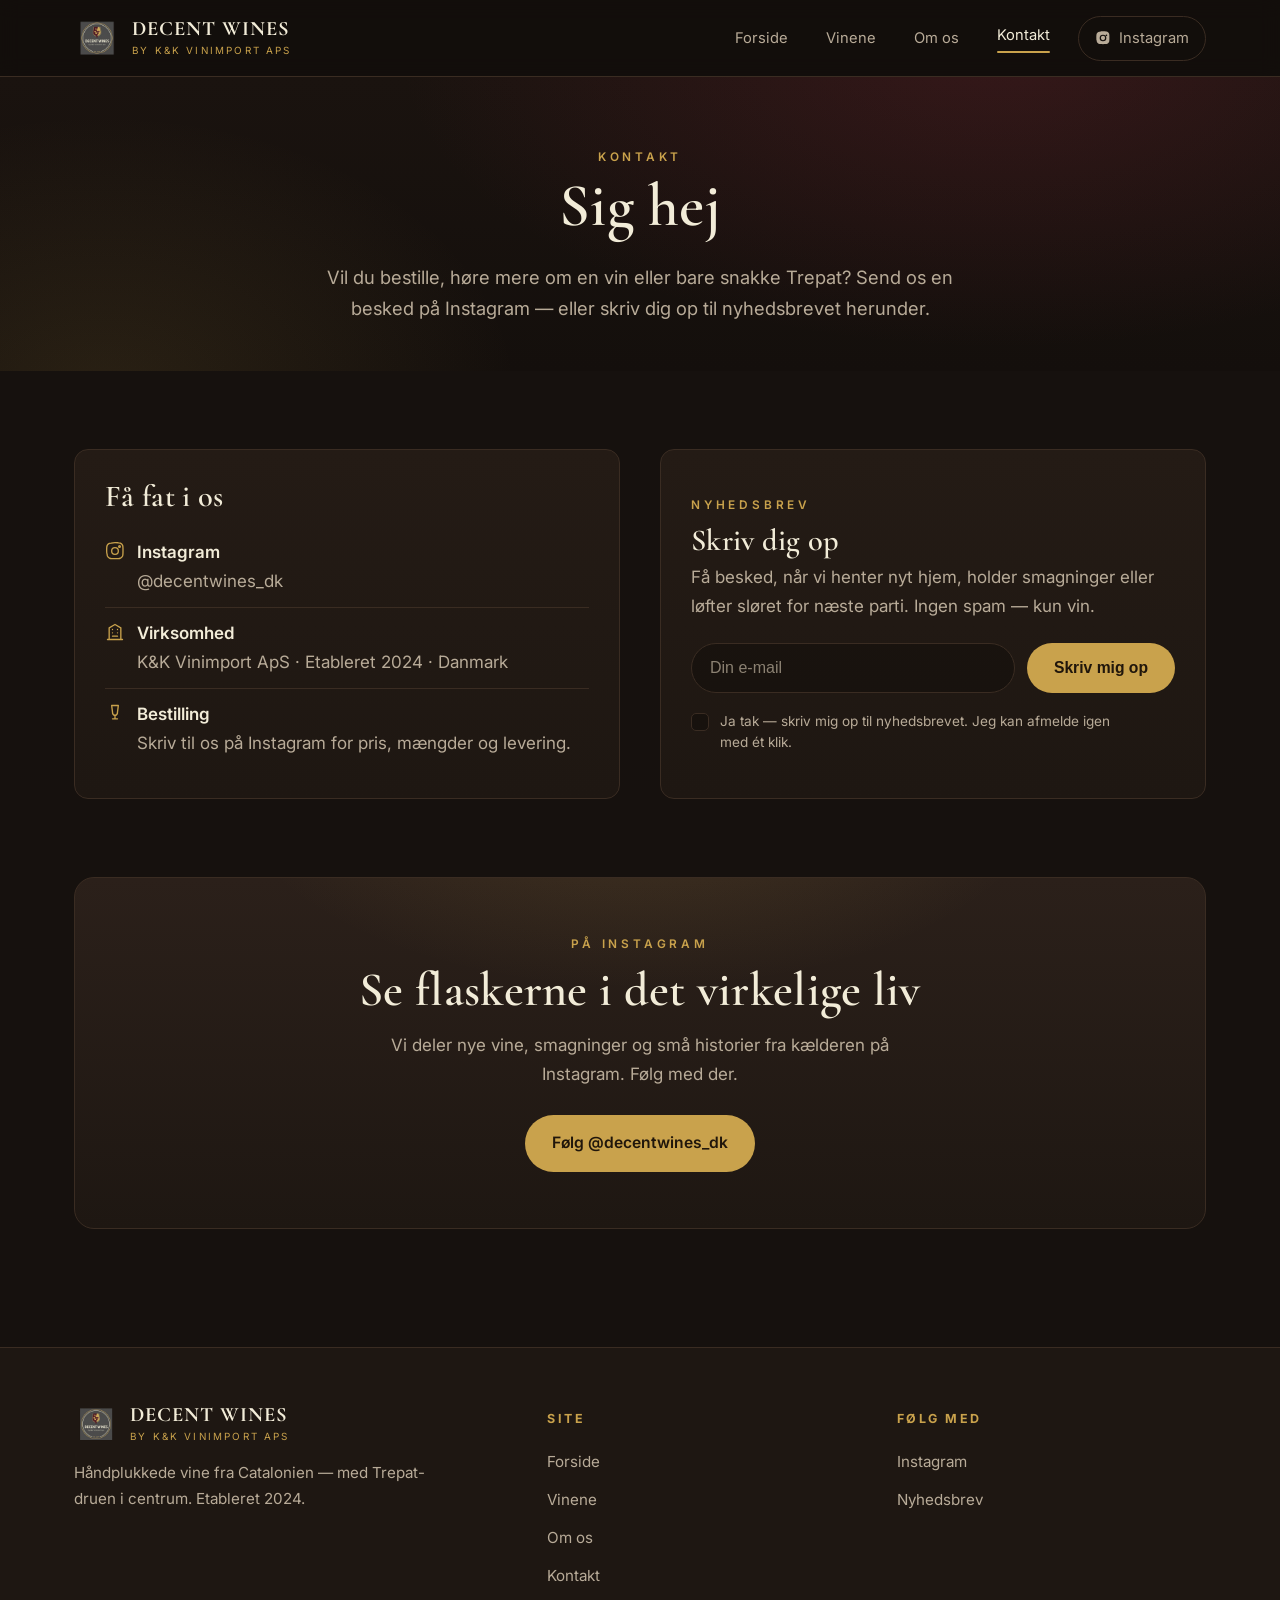
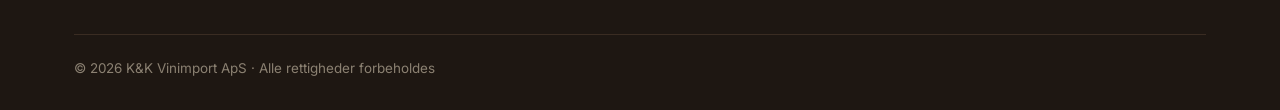
==== kontakt.html @ 4c5910e4 "Fjern e-mailadressen; Instagram er kontaktvejen" ====
<!DOCTYPE html>
<html lang="da">
<head>
<meta charset="UTF-8">
<meta name="viewport" content="width=device-width, initial-scale=1">
<title>Kontakt & nyhedsbrev — Decent Wines</title>
<meta name="description" content="Kontakt K&amp;K Vinimport ApS, skriv dig op til nyhedsbrevet, eller følg Decent Wines på Instagram.">
<link rel="preconnect" href="https://fonts.googleapis.com">
<link rel="preconnect" href="https://fonts.gstatic.com" crossorigin>
<link href="https://fonts.googleapis.com/css2?family=Cormorant+Garamond:ital,wght@0,500;0,600;1,500;1,600&family=Inter:wght@400;500;600&display=swap" rel="stylesheet">
<link rel="stylesheet" href="assets/styles.css">
</head>
<body>

<header class="site-header">
  <nav class="nav">
    <a class="brand" href="index.html">
      <img src="assets/img/logo.png" alt="Decent Wines logo">
      <span class="brand-txt"><strong>DECENT WINES</strong><small>by K&amp;K Vinimport ApS</small></span>
    </a>
    <button class="burger" aria-label="Åbn menu"><svg viewBox="0 0 24 24"><path d="M3 6h18M3 12h18M3 18h18" stroke-linecap="round"/></svg></button>
    <div class="nav-links">
      <a href="index.html">Forside</a>
      <a href="vine.html">Vinene</a>
      <a href="om-os.html">Om os</a>
      <a href="kontakt.html" class="active">Kontakt</a>
      <a class="ig-btn" href="https://www.instagram.com/decentwines_dk/" target="_blank" rel="noopener">
        <svg viewBox="0 0 24 24"><path d="M12 2c2.7 0 3 0 4.1.1 1 0 1.7.2 2.3.4.6.3 1.1.6 1.6 1.1s.8 1 1.1 1.6c.2.6.4 1.3.4 2.3.1 1.1.1 1.4.1 4.1s0 3-.1 4.1c0 1-.2 1.7-.4 2.3-.3.6-.6 1.1-1.1 1.6s-1 .8-1.6 1.1c-.6.2-1.3.4-2.3.4-1.1.1-1.4.1-4.1.1s-3 0-4.1-.1c-1 0-1.7-.2-2.3-.4-.6-.3-1.1-.6-1.6-1.1s-.8-1-1.1-1.6c-.2-.6-.4-1.3-.4-2.3C2 15 2 14.7 2 12s0-3 .1-4.1c0-1 .2-1.7.4-2.3.3-.6.6-1.1 1.1-1.6s1-.8 1.6-1.1c.6-.2 1.3-.4 2.3-.4C9 2 9.3 2 12 2Zm0 5a5 5 0 100 10 5 5 0 000-10Zm0 8.2a3.2 3.2 0 110-6.4 3.2 3.2 0 010 6.4Zm5.2-8.4a1.2 1.2 0 100 2.4 1.2 1.2 0 000-2.4Z"/></svg>
        Instagram
      </a>
    </div>
  </nav>
</header>

<!-- PAGE HEAD -->
<section class="hero" style="padding:70px 0 46px">
  <div class="hero-inner">
    <div class="eyebrow">Kontakt</div>
    <h1 style="font-size:clamp(2.4rem,5vw,3.8rem)">Sig hej</h1>
    <p>Vil du bestille, høre mere om en vin eller bare snakke Trepat? Send os en besked på Instagram — eller skriv dig op til nyhedsbrevet herunder.</p>
  </div>
</section>

<!-- CONTACT + NEWSLETTER -->
<section>
  <div class="wrap contact-grid">

    <!-- info -->
    <div class="info-card">
      <h3>Få fat i os</h3>
      <div class="info-line">
        <svg viewBox="0 0 24 24" fill="none" stroke="currentColor" stroke-width="1.6"><path d="M12 2c2.7 0 3 0 4.1.1 1 0 1.7.2 2.3.4.6.3 1.1.6 1.6 1.1s.8 1 1.1 1.6c.2.6.4 1.3.4 2.3.1 1.1.1 1.4.1 4.1s0 3-.1 4.1c0 1-.2 1.7-.4 2.3-.3.6-.6 1.1-1.1 1.6s-1 .8-1.6 1.1c-.6.2-1.3.4-2.3.4-1.1.1-1.4.1-4.1.1s-3 0-4.1-.1c-1 0-1.7-.2-2.3-.4-.6-.3-1.1-.6-1.6-1.1s-.8-1-1.1-1.6c-.2-.6-.4-1.3-.4-2.3C2 15 2 14.7 2 12s0-3 .1-4.1c0-1 .2-1.7.4-2.3.3-.6.6-1.1 1.1-1.6s1-.8 1.6-1.1c.6-.2 1.3-.4 2.3-.4C9 2 9.3 2 12 2Z" stroke-linejoin="round"/><circle cx="12" cy="12" r="4"/><circle cx="17.4" cy="6.6" r="1"/></svg>
        <span><b>Instagram</b><a href="https://www.instagram.com/decentwines_dk/" target="_blank" rel="noopener">@decentwines_dk</a></span>
      </div>
      <div class="info-line">
        <svg viewBox="0 0 24 24" fill="none" stroke="currentColor" stroke-width="1.6"><path d="M3 21h18M5 21V7l7-4 7 4v14M9 9h.01M15 9h.01M9 13h.01M15 13h.01M9 17h6" stroke-linecap="round" stroke-linejoin="round"/></svg>
        <span><b>Virksomhed</b>K&amp;K Vinimport ApS · Etableret 2024 · Danmark</span>
      </div>
      <div class="info-line">
        <svg viewBox="0 0 24 24" fill="none" stroke="currentColor" stroke-width="1.6"><path d="M8 3h8l-1 8a4 4 0 01-3 4v4m-3 0h6M8 3l1 8a4 4 0 003 4" stroke-linecap="round" stroke-linejoin="round"/></svg>
        <span><b>Bestilling</b>Skriv til os på Instagram for pris, mængder og levering.</span>
      </div>
    </div>

    <!-- newsletter -->
    <div class="info-card" id="nyhedsbrev" style="scroll-margin-top:90px;display:flex;flex-direction:column;justify-content:center">
      <div class="eyebrow">Nyhedsbrev</div>
      <h3 style="margin:.3em 0 .2em">Skriv dig op</h3>
      <p class="muted" style="margin:0 0 22px">Få besked, når vi henter nyt hjem, holder smagninger eller løfter sløret for næste parti. Ingen spam — kun vin.</p>
      <form class="news-form" style="max-width:none" action="https://62e904bf.sibforms.com/serve/[base64]" method="POST">
        <input type="email" name="EMAIL" placeholder="Din e-mail" aria-label="E-mail" required>
        <button class="btn btn-primary" type="submit">Skriv mig op</button>
        <label class="news-consent">
          <input type="checkbox" name="OPT_IN" value="1" required>
          <span>Ja tak — skriv mig op til nyhedsbrevet. Jeg kan afmelde igen med ét klik.</span>
        </label>
        <input class="hp" type="text" name="email_address_check" value="" tabindex="-1" autocomplete="off" aria-hidden="true">
        <input type="hidden" name="locale" value="da">
      </form>
      <div class="form-ok" role="status"></div>
    </div>

  </div>
</section>

<!-- IG CTA -->
<section style="padding-top:0">
  <div class="wrap">
    <div class="news" style="max-width:none">
      <div class="eyebrow">På Instagram</div>
      <h2>Se flaskerne i det virkelige liv</h2>
      <p>Vi deler nye vine, smagninger og små historier fra kælderen på Instagram. Følg med der.</p>
      <a class="btn btn-primary" href="https://www.instagram.com/decentwines_dk/" target="_blank" rel="noopener">
        Følg @decentwines_dk
      </a>
    </div>
  </div>
</section>

<!-- FOOTER -->
<footer class="site-footer">
  <div class="wrap">
    <div class="foot-grid">
      <div class="foot-brand">
        <a class="brand" href="index.html">
          <img src="assets/img/logo.png" alt="Decent Wines" style="width:44px;height:44px">
          <span class="brand-txt"><strong>DECENT WINES</strong><small>by K&amp;K Vinimport ApS</small></span>
        </a>
        <p>Håndplukkede vine fra Catalonien — med Trepat-druen i centrum. Etableret 2024.</p>
      </div>
      <div class="foot-col">
        <h4>Site</h4>
        <a href="index.html">Forside</a>
        <a href="vine.html">Vinene</a>
        <a href="om-os.html">Om os</a>
        <a href="kontakt.html">Kontakt</a>
      </div>
      <div class="foot-col">
        <h4>Følg med</h4>
        <a href="https://www.instagram.com/decentwines_dk/" target="_blank" rel="noopener">Instagram</a>
        <a href="kontakt.html#nyhedsbrev">Nyhedsbrev</a>
      </div>
    </div>
    <div class="foot-bottom">
      <span>© 2026 K&amp;K Vinimport ApS · Alle rettigheder forbeholdes</span>
    </div>
  </div>
</footer>

<script src="assets/main.js"></script>
</body>
</html>
---- assets/styles.css ----
/* ===========================================================
   Decent Wines — by K&K Vinimport ApS
   Demo site · mørk & elegant
   =========================================================== */

:root{
  --bg:        #16110e;
  --bg-2:      #1e1712;
  --panel:     #241b15;
  --panel-2:   #2b201a;
  --line:      #3a2c22;
  --gold:      #c9a24c;
  --gold-soft: #ddc07a;
  --cream:     #f2ecd8;
  --muted:     #b8ab98;
  --wine:      #7c2434;
  --wine-soft: #a4384a;
  --shadow:    0 24px 60px -28px rgba(0,0,0,.75);
  --radius:    14px;
  --maxw:      1180px;
  --ease:      cubic-bezier(.22,.61,.36,1);
}

*{box-sizing:border-box}
html{scroll-behavior:smooth}
body{
  margin:0;
  background:var(--bg);
  color:var(--cream);
  font-family:"Inter",-apple-system,BlinkMacSystemFont,"Segoe UI",Roboto,sans-serif;
  font-size:17px;
  line-height:1.7;
  -webkit-font-smoothing:antialiased;
  text-rendering:optimizeLegibility;
}
img{max-width:100%;display:block}
a{color:inherit;text-decoration:none}

h1,h2,h3,.serif{
  font-family:"Cormorant Garamond",Georgia,"Times New Roman",serif;
  font-weight:600;
  line-height:1.1;
  letter-spacing:.3px;
}
h1{font-size:clamp(2.6rem,6vw,4.6rem)}
h2{font-size:clamp(2rem,4vw,3rem)}
h3{font-size:clamp(1.4rem,2.4vw,1.9rem)}

.wrap{max-width:var(--maxw);margin:0 auto;padding:0 24px}
.eyebrow{
  font-family:"Inter",sans-serif;
  text-transform:uppercase;
  letter-spacing:.32em;
  font-size:.74rem;
  font-weight:600;
  color:var(--gold);
}
.lede{font-size:1.12rem;color:var(--muted);max-width:60ch}
.center{text-align:center}
.muted{color:var(--muted)}

/* ---- decorative rule ---- */
.rule{display:flex;align-items:center;justify-content:center;gap:14px;margin:0 auto}
.rule::before,.rule::after{content:"";height:1px;width:60px;background:linear-gradient(90deg,transparent,var(--gold))}
.rule::after{background:linear-gradient(90deg,var(--gold),transparent)}
.rule span{color:var(--gold);font-size:.9rem}

/* =================== HEADER =================== */
.site-header{
  position:sticky;top:0;z-index:50;
  background:rgba(18,14,11,.82);
  backdrop-filter:saturate(140%) blur(10px);
  border-bottom:1px solid var(--line);
}
.nav{display:flex;align-items:center;justify-content:space-between;gap:20px;padding:14px 24px;max-width:var(--maxw);margin:0 auto}
.brand{display:flex;align-items:center;gap:12px}
.brand img{width:46px;height:46px}
.brand-txt{line-height:1.05}
.brand-txt strong{font-family:"Cormorant Garamond",serif;font-size:1.28rem;letter-spacing:1px;color:var(--cream);display:block}
.brand-txt small{font-size:.62rem;letter-spacing:.22em;text-transform:uppercase;color:var(--gold)}
.nav-links{display:flex;align-items:center;gap:6px}
.nav-links a{
  padding:9px 16px;border-radius:999px;font-size:.92rem;color:var(--muted);
  transition:color .25s var(--ease),background .25s var(--ease);
}
.nav-links a:hover{color:var(--cream)}
.nav-links a.active{color:var(--cream)}
.nav-links a.active::after{content:"";display:block;height:2px;margin-top:3px;background:var(--gold);border-radius:2px}
.ig-btn{
  display:inline-flex;align-items:center;gap:8px;margin-left:6px;
  padding:9px 16px;border:1px solid var(--line);border-radius:999px;
  color:var(--cream);font-size:.9rem;transition:.25s var(--ease);
}
.ig-btn:hover{border-color:var(--gold);color:var(--gold-soft)}
.ig-btn svg{width:16px;height:16px;fill:currentColor}
.burger{display:none;background:none;border:0;color:var(--cream);cursor:pointer;padding:8px}
.burger svg{width:26px;height:26px;stroke:currentColor;fill:none;stroke-width:2}

/* =================== HERO =================== */
.hero{
  position:relative;overflow:hidden;
  padding:96px 0 88px;
  background:
    radial-gradient(1000px 500px at 78% -10%,rgba(124,36,52,.28),transparent 60%),
    radial-gradient(760px 520px at 8% 110%,rgba(201,162,76,.12),transparent 55%),
    linear-gradient(180deg,#1a130f,#140f0c);
}
.hero-inner{max-width:var(--maxw);margin:0 auto;padding:0 24px;text-align:center}
.hero .badge{width:112px;height:112px;margin:0 auto 26px;filter:drop-shadow(0 12px 30px rgba(0,0,0,.5))}
.hero h1{margin:.1em 0 .2em}
.hero .accent{color:var(--gold-soft);font-style:italic}
.hero p{margin:22px auto 0;max-width:56ch;color:var(--muted);font-size:1.15rem}
.hero .cta-row{display:flex;gap:14px;justify-content:center;flex-wrap:wrap;margin-top:34px}

.btn{
  display:inline-flex;align-items:center;gap:9px;cursor:pointer;
  padding:14px 26px;border-radius:999px;font-size:.98rem;font-weight:600;
  border:1px solid transparent;transition:.28s var(--ease);white-space:nowrap;
}
.btn-primary{background:var(--gold);color:#20160b}
.btn-primary:hover{background:var(--gold-soft);transform:translateY(-2px)}
.btn-ghost{border-color:var(--line);color:var(--cream)}
.btn-ghost:hover{border-color:var(--gold);color:var(--gold-soft)}

/* =================== SECTION =================== */
section{padding:78px 0}
.section-head{text-align:center;max-width:64ch;margin:0 auto 48px}
.section-head h2{margin:.35em 0 .3em}
.section-head p{color:var(--muted)}

/* =================== FEATURE STRIP =================== */
.pillars{display:grid;grid-template-columns:repeat(3,1fr);gap:22px}
.pillar{
  background:linear-gradient(180deg,var(--panel),var(--bg-2));
  border:1px solid var(--line);border-radius:var(--radius);padding:30px 26px;
}
.pillar .ico{width:40px;height:40px;color:var(--gold);margin-bottom:14px}
.pillar h3{font-size:1.35rem;margin:0 0 8px}
.pillar p{color:var(--muted);font-size:.98rem;margin:0}

/* =================== WINE CARDS =================== */
.wine-grid{display:grid;grid-template-columns:repeat(3,1fr);gap:26px}
.wine-card{
  background:linear-gradient(180deg,var(--panel),var(--bg-2));
  border:1px solid var(--line);border-radius:var(--radius);overflow:hidden;
  display:flex;flex-direction:column;box-shadow:var(--shadow);
  transition:transform .3s var(--ease),border-color .3s var(--ease);
}
.wine-card:hover{transform:translateY(-6px);border-color:rgba(201,162,76,.5)}
.wine-photo{aspect-ratio:4/5;overflow:hidden;background:#0d0a08}
.wine-photo img{width:100%;height:100%;object-fit:cover;transition:transform .6s var(--ease)}
.wine-card:hover .wine-photo img{transform:scale(1.05)}
.wine-body{padding:24px;display:flex;flex-direction:column;gap:12px;flex:1}
.wine-type{font-size:.72rem;letter-spacing:.2em;text-transform:uppercase;color:var(--gold)}
.wine-name{font-family:"Cormorant Garamond",serif;font-size:1.7rem;line-height:1.1;margin:0}
.wine-name small{display:block;font-size:.95rem;color:var(--muted);font-family:"Inter",sans-serif;letter-spacing:.02em;margin-top:4px}
.wine-desc{color:var(--muted);font-size:.96rem;margin:0}
.notes{display:flex;flex-wrap:wrap;gap:7px;margin-top:2px}
.note{font-size:.76rem;padding:5px 11px;border:1px solid var(--line);border-radius:999px;color:var(--cream);background:rgba(255,255,255,.02)}
.wine-foot{margin-top:auto;padding-top:16px;border-top:1px solid var(--line);display:flex;align-items:center;justify-content:space-between;gap:12px}
.price{font-family:"Cormorant Garamond",serif;font-size:1.5rem;color:var(--gold-soft)}
.price small{font-size:.8rem;color:var(--muted);font-family:"Inter",sans-serif}

/* meta table on wine detail */
.spec{display:grid;grid-template-columns:auto 1fr;gap:8px 20px;font-size:.95rem}
.spec dt{color:var(--gold);letter-spacing:.04em}
.spec dd{margin:0;color:var(--cream)}

/* =================== SPLIT / ABOUT =================== */
.split{display:grid;grid-template-columns:1.05fr .95fr;gap:56px;align-items:center}
.split img{border-radius:var(--radius);border:1px solid var(--line);box-shadow:var(--shadow)}
.split h2{margin-top:.2em}
.split p{color:var(--muted)}
.stat-row{display:flex;gap:34px;margin-top:26px;flex-wrap:wrap}
.stat b{font-family:"Cormorant Garamond",serif;font-size:2.2rem;color:var(--gold-soft);display:block;line-height:1}
.stat span{font-size:.82rem;color:var(--muted);text-transform:uppercase;letter-spacing:.14em}

/* =================== NEWSLETTER =================== */
.news{
  background:
    radial-gradient(700px 360px at 50% -30%,rgba(201,162,76,.16),transparent 60%),
    linear-gradient(180deg,var(--panel-2),var(--bg-2));
  border:1px solid var(--line);border-radius:20px;
  padding:56px 40px;text-align:center;max-width:820px;margin:0 auto;
}
.news h2{margin:.2em 0 .3em}
.news p{color:var(--muted);max-width:52ch;margin:0 auto 26px}
.news-form{display:flex;gap:12px;max-width:520px;margin:0 auto;flex-wrap:wrap}
.news-form input[type="email"]{
  flex:1;min-width:220px;padding:15px 18px;border-radius:999px;
  border:1px solid var(--line);background:rgba(0,0,0,.25);color:var(--cream);
  font-size:1rem;outline:none;transition:border-color .25s var(--ease);
}
.news-form input[type="email"]:focus{border-color:var(--gold)}
.news-form input[type="email"]::placeholder{color:#8b8172}
.news-form button[disabled]{opacity:.6;cursor:default;transform:none}

/* samtykke (GDPR) — påkrævet af Brevo */
.news-consent{
  flex:0 0 100%;display:flex;gap:11px;align-items:flex-start;
  text-align:left;font-size:.85rem;line-height:1.55;color:var(--muted);
  cursor:pointer;margin-top:6px;
}
.news-consent span{max-width:46ch}
.news-consent input[type="checkbox"]{
  appearance:none;-webkit-appearance:none;position:relative;
  flex:0 0 auto;width:18px;height:18px;margin:2px 0 0;border-radius:5px;
  border:1px solid var(--line);background:rgba(0,0,0,.25);
  cursor:pointer;transition:background .2s var(--ease),border-color .2s var(--ease);
}
.news-consent input[type="checkbox"]:hover{border-color:var(--gold)}
.news-consent input[type="checkbox"]:checked{background:var(--gold);border-color:var(--gold)}
.news-consent input[type="checkbox"]:checked::after{
  content:"";position:absolute;left:5px;top:1px;width:5px;height:10px;
  border:solid #20160b;border-width:0 2px 2px 0;transform:rotate(45deg);
}
.news-consent input[type="checkbox"]:focus-visible{outline:2px solid var(--gold-soft);outline-offset:2px}

/* honeypot — usynlig fælde for spambots, må aldrig udfyldes */
.news-form .hp{position:absolute!important;left:-9999px!important;width:1px!important;height:1px!important;opacity:0!important;pointer-events:none}
.news-note{font-size:.8rem;color:var(--muted);margin-top:16px}
.form-ok{
  display:none;margin-top:20px;padding:14px 18px;border-radius:12px;
  background:rgba(201,162,76,.12);border:1px solid var(--gold);color:var(--gold-soft);
  font-size:.98rem;
}
.form-ok.show{display:block;animation:pop .4s var(--ease)}
.form-ok.error{background:rgba(124,36,52,.18);border-color:var(--wine-soft);color:#e9b7bf}
@keyframes pop{from{opacity:0;transform:translateY(6px)}to{opacity:1;transform:none}}

/* =================== CONTACT =================== */
.contact-grid{display:grid;grid-template-columns:1fr 1fr;gap:40px}
.info-card{background:linear-gradient(180deg,var(--panel),var(--bg-2));border:1px solid var(--line);border-radius:var(--radius);padding:30px}
.info-card h3{margin:0 0 14px}
.info-line{display:flex;gap:12px;align-items:flex-start;padding:11px 0;border-bottom:1px solid var(--line);color:var(--muted)}
.info-line:last-child{border-bottom:0}
.info-line svg{width:20px;height:20px;color:var(--gold);flex:none;margin-top:3px}
.info-line b{color:var(--cream);font-weight:600;display:block}

/* =================== FOOTER =================== */
.site-footer{border-top:1px solid var(--line);background:var(--bg-2);padding:54px 0 30px;margin-top:40px}
.foot-grid{display:grid;grid-template-columns:1.4fr 1fr 1fr;gap:40px}
.foot-brand p{color:var(--muted);font-size:.95rem;max-width:38ch;margin:14px 0 0}
.foot-col h4{font-size:.78rem;letter-spacing:.2em;text-transform:uppercase;color:var(--gold);margin:6px 0 14px}
.foot-col a{display:block;color:var(--muted);padding:6px 0;font-size:.95rem;transition:color .2s var(--ease)}
.foot-col a:hover{color:var(--cream)}
.foot-bottom{margin-top:40px;padding-top:22px;border-top:1px solid var(--line);display:flex;justify-content:space-between;gap:16px;flex-wrap:wrap;color:#8b8172;font-size:.84rem}
.demo-flag{background:rgba(124,36,52,.25);border:1px solid var(--wine-soft);color:#eab9c0;padding:3px 10px;border-radius:999px;font-size:.74rem}

/* =================== RESPONSIVE =================== */
@media(max-width:900px){
  .pillars,.wine-grid{grid-template-columns:1fr 1fr}
  .split{grid-template-columns:1fr;gap:32px}
  .split .split-img{order:-1}
  .contact-grid{grid-template-columns:1fr}
  .foot-grid{grid-template-columns:1fr 1fr}
}
@media(max-width:640px){
  body{font-size:16px}
  .pillars,.wine-grid,.foot-grid{grid-template-columns:1fr}
  .nav-links{
    position:fixed;inset:64px 0 auto 0;flex-direction:column;align-items:stretch;
    gap:0;background:var(--bg-2);border-bottom:1px solid var(--line);
    padding:10px 16px 18px;transform:translateY(-130%);transition:transform .35s var(--ease);
  }
  .nav-links.open{transform:translateY(0)}
  .nav-links a{padding:14px 8px;border-bottom:1px solid var(--line)}
  .nav-links a.active::after{display:none}
  .ig-btn{margin:10px 8px 0;justify-content:center}
  .burger{display:inline-flex}
  section{padding:56px 0}
  .news{padding:40px 22px}
}
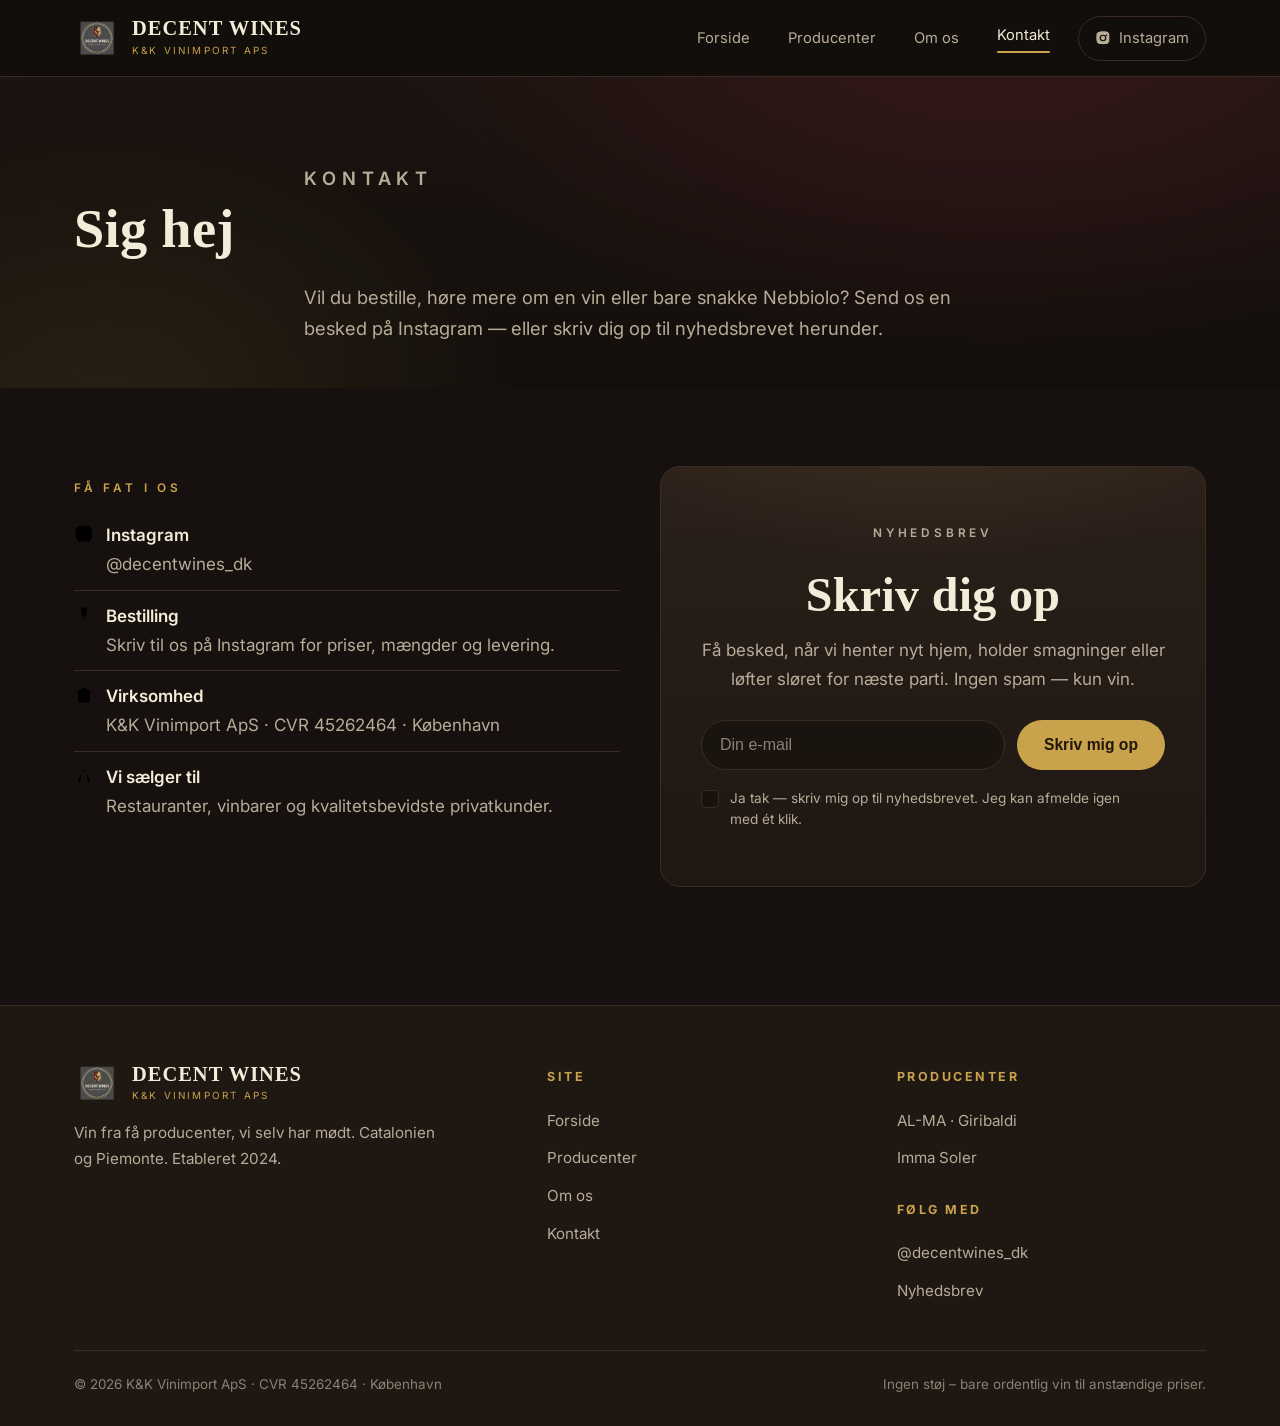
==== commit 1503bebf: "Nyt udtryk: producenterne i forgrunden" ====
--- a/kontakt.html
+++ b/kontakt.html
@@ -4,10 +4,18 @@
 <meta charset="UTF-8">
 <meta name="viewport" content="width=device-width, initial-scale=1">
 <title>Kontakt & nyhedsbrev — Decent Wines</title>
-<meta name="description" content="Kontakt K&amp;K Vinimport ApS, skriv dig op til nyhedsbrevet, eller følg Decent Wines på Instagram.">
+<meta name="description" content="Skriv til Decent Wines på Instagram, eller skriv dig op til nyhedsbrevet.">
+<meta property="og:title" content="Kontakt & nyhedsbrev — Decent Wines">
+<meta property="og:description" content="Skriv til Decent Wines på Instagram, eller skriv dig op til nyhedsbrevet.">
+<meta property="og:type" content="website">
+<meta property="og:locale" content="da_DK">
+<meta property="og:image" content="https://decentwinesdk.github.io/decent-wines/assets/img/logo.png">
+<meta name="twitter:card" content="summary">
+<link rel="icon" href="assets/img/logo.png">
+<link rel="apple-touch-icon" href="assets/img/logo.png">
 <link rel="preconnect" href="https://fonts.googleapis.com">
 <link rel="preconnect" href="https://fonts.gstatic.com" crossorigin>
-<link href="https://fonts.googleapis.com/css2?family=Cormorant+Garamond:ital,wght@0,500;0,600;1,500;1,600&family=Inter:wght@400;500;600&display=swap" rel="stylesheet">
+<link href="https://fonts.googleapis.com/css2?family=Source+Serif+4:ital,opsz,wght@0,8..60,400;0,8..60,600;1,8..60,400;1,8..60,600&family=Inter:wght@400;500;600&display=swap" rel="stylesheet">
 <link rel="stylesheet" href="assets/styles.css">
 </head>
 <body>
@@ -15,114 +23,101 @@
 <header class="site-header">
   <nav class="nav">
     <a class="brand" href="index.html">
-      <img src="assets/img/logo.png" alt="Decent Wines logo">
-      <span class="brand-txt"><strong>DECENT WINES</strong><small>by K&amp;K Vinimport ApS</small></span>
+      <img src="assets/img/logo.png" alt="Decent Wines">
+      <span class="brand-txt"><strong>DECENT WINES</strong><small>K&amp;K Vinimport ApS</small></span>
     </a>
-    <button class="burger" aria-label="Åbn menu"><svg viewBox="0 0 24 24"><path d="M3 6h18M3 12h18M3 18h18" stroke-linecap="round"/></svg></button>
+    <button class="burger" aria-label="Menu" aria-expanded="false"><svg viewBox="0 0 24 24"><path d="M3 6h18M3 12h18M3 18h18" stroke-linecap="round"/></svg></button>
     <div class="nav-links">
       <a href="index.html">Forside</a>
-      <a href="vine.html">Vinene</a>
+      <a href="producenter.html">Producenter</a>
       <a href="om-os.html">Om os</a>
       <a href="kontakt.html" class="active">Kontakt</a>
-      <a class="ig-btn" href="https://www.instagram.com/decentwines_dk/" target="_blank" rel="noopener">
-        <svg viewBox="0 0 24 24"><path d="M12 2c2.7 0 3 0 4.1.1 1 0 1.7.2 2.3.4.6.3 1.1.6 1.6 1.1s.8 1 1.1 1.6c.2.6.4 1.3.4 2.3.1 1.1.1 1.4.1 4.1s0 3-.1 4.1c0 1-.2 1.7-.4 2.3-.3.6-.6 1.1-1.1 1.6s-1 .8-1.6 1.1c-.6.2-1.3.4-2.3.4-1.1.1-1.4.1-4.1.1s-3 0-4.1-.1c-1 0-1.7-.2-2.3-.4-.6-.3-1.1-.6-1.6-1.1s-.8-1-1.1-1.6c-.2-.6-.4-1.3-.4-2.3C2 15 2 14.7 2 12s0-3 .1-4.1c0-1 .2-1.7.4-2.3.3-.6.6-1.1 1.1-1.6s1-.8 1.6-1.1c.6-.2 1.3-.4 2.3-.4C9 2 9.3 2 12 2Zm0 5a5 5 0 100 10 5 5 0 000-10Zm0 8.2a3.2 3.2 0 110-6.4 3.2 3.2 0 010 6.4Zm5.2-8.4a1.2 1.2 0 100 2.4 1.2 1.2 0 000-2.4Z"/></svg>
-        Instagram
-      </a>
+      <a class="ig-btn" href="https://www.instagram.com/decentwines_dk/" target="_blank" rel="noopener"><svg viewBox="0 0 24 24"><path d="M12 2c2.7 0 3 0 4.1.1 1 0 1.7.2 2.3.4.6.3 1.1.6 1.6 1.1s.8 1 1.1 1.6c.2.6.4 1.3.4 2.3.1 1.1.1 1.4.1 4.1s0 3-.1 4.1c0 1-.2 1.7-.4 2.3-.3.6-.6 1.1-1.1 1.6s-1 .8-1.6 1.1c-.6.2-1.3.4-2.3.4-1.1.1-1.4.1-4.1.1s-3 0-4.1-.1c-1 0-1.7-.2-2.3-.4-.6-.3-1.1-.6-1.6-1.1s-.8-1-1.1-1.6c-.2-.6-.4-1.3-.4-2.3C2 15 2 14.7 2 12s0-3 .1-4.1c0-1 .2-1.7.4-2.3.3-.6.6-1.1 1.1-1.6s1-.8 1.6-1.1c.6-.2 1.3-.4 2.3-.4C9 2 9.3 2 12 2Zm0 5a5 5 0 100 10 5 5 0 000-10Zm0 8.2a3.2 3.2 0 110-6.4 3.2 3.2 0 010 6.4Zm5.2-8.4a1.2 1.2 0 100 2.4 1.2 1.2 0 000-2.4Z"/></svg> Instagram</a>
     </div>
   </nav>
 </header>
 
-<!-- PAGE HEAD -->
-<section class="hero" style="padding:70px 0 46px">
-  <div class="hero-inner">
-    <div class="eyebrow">Kontakt</div>
-    <h1 style="font-size:clamp(2.4rem,5vw,3.8rem)">Sig hej</h1>
-    <p>Vil du bestille, høre mere om en vin eller bare snakke Trepat? Send os en besked på Instagram — eller skriv dig op til nyhedsbrevet herunder.</p>
+<section class="hero" style="padding:64px 0 44px">
+  <div class="wrap">
+    <p class="eyebrow">Kontakt</p>
+    <h1 style="font-size:clamp(2.2rem,5vw,3.4rem)">Sig hej</h1>
+    <p class="lede" style="margin-top:22px">Vil du bestille, h&oslash;re mere om en vin eller bare
+      snakke Nebbiolo? Send os en besked p&aring; Instagram &mdash; eller skriv dig op til
+      nyhedsbrevet herunder.</p>
   </div>
 </section>
 
-<!-- CONTACT + NEWSLETTER -->
 <section>
   <div class="wrap contact-grid">
-
-    <!-- info -->
-    <div class="info-card">
-      <h3>Få fat i os</h3>
+    <div>
+      <p class="eyebrow">F&aring; fat i os</p>
       <div class="info-line">
-        <svg viewBox="0 0 24 24" fill="none" stroke="currentColor" stroke-width="1.6"><path d="M12 2c2.7 0 3 0 4.1.1 1 0 1.7.2 2.3.4.6.3 1.1.6 1.6 1.1s.8 1 1.1 1.6c.2.6.4 1.3.4 2.3.1 1.1.1 1.4.1 4.1s0 3-.1 4.1c0 1-.2 1.7-.4 2.3-.3.6-.6 1.1-1.1 1.6s-1 .8-1.6 1.1c-.6.2-1.3.4-2.3.4-1.1.1-1.4.1-4.1.1s-3 0-4.1-.1c-1 0-1.7-.2-2.3-.4-.6-.3-1.1-.6-1.6-1.1s-.8-1-1.1-1.6c-.2-.6-.4-1.3-.4-2.3C2 15 2 14.7 2 12s0-3 .1-4.1c0-1 .2-1.7.4-2.3.3-.6.6-1.1 1.1-1.6s1-.8 1.6-1.1c.6-.2 1.3-.4 2.3-.4C9 2 9.3 2 12 2Z" stroke-linejoin="round"/><circle cx="12" cy="12" r="4"/><circle cx="17.4" cy="6.6" r="1"/></svg>
+        <svg viewBox="0 0 24 24"><path d="M12 2c2.7 0 3 0 4.1.1 1 0 1.7.2 2.3.4.6.3 1.1.6 1.6 1.1s.8 1 1.1 1.6c.2.6.4 1.3.4 2.3.1 1.1.1 1.4.1 4.1s0 3-.1 4.1c0 1-.2 1.7-.4 2.3-.3.6-.6 1.1-1.1 1.6s-1 .8-1.6 1.1c-.6.2-1.3.4-2.3.4-1.1.1-1.4.1-4.1.1s-3 0-4.1-.1c-1 0-1.7-.2-2.3-.4-.6-.3-1.1-.6-1.6-1.1s-.8-1-1.1-1.6c-.2-.6-.4-1.3-.4-2.3C2 15 2 14.7 2 12s0-3 .1-4.1c0-1 .2-1.7.4-2.3.3-.6.6-1.1 1.1-1.6s1-.8 1.6-1.1c.6-.2 1.3-.4 2.3-.4C9 2 9.3 2 12 2Z" stroke-linejoin="round"/><circle cx="12" cy="12" r="4"/><circle cx="17.4" cy="6.6" r="1"/></svg>
         <span><b>Instagram</b><a href="https://www.instagram.com/decentwines_dk/" target="_blank" rel="noopener">@decentwines_dk</a></span>
       </div>
       <div class="info-line">
-        <svg viewBox="0 0 24 24" fill="none" stroke="currentColor" stroke-width="1.6"><path d="M3 21h18M5 21V7l7-4 7 4v14M9 9h.01M15 9h.01M9 13h.01M15 13h.01M9 17h6" stroke-linecap="round" stroke-linejoin="round"/></svg>
-        <span><b>Virksomhed</b>K&amp;K Vinimport ApS · Etableret 2024 · Danmark</span>
+        <svg viewBox="0 0 24 24"><path d="M8 3h8l-1 8a4 4 0 01-3 4v4m-3 0h6M8 3l1 8a4 4 0 003 4" stroke-linecap="round" stroke-linejoin="round"/></svg>
+        <span><b>Bestilling</b>Skriv til os p&aring; Instagram for priser, m&aelig;ngder og levering.</span>
       </div>
       <div class="info-line">
-        <svg viewBox="0 0 24 24" fill="none" stroke="currentColor" stroke-width="1.6"><path d="M8 3h8l-1 8a4 4 0 01-3 4v4m-3 0h6M8 3l1 8a4 4 0 003 4" stroke-linecap="round" stroke-linejoin="round"/></svg>
-        <span><b>Bestilling</b>Skriv til os på Instagram for pris, mængder og levering.</span>
+        <svg viewBox="0 0 24 24"><path d="M3 21h18M5 21V7l7-4 7 4v14M9 9h.01M15 9h.01M9 13h.01M15 13h.01M9 17h6" stroke-linecap="round" stroke-linejoin="round"/></svg>
+        <span><b>Virksomhed</b>K&amp;K Vinimport ApS &middot; CVR 45262464 &middot; K&oslash;benhavn</span>
+      </div>
+      <div class="info-line">
+        <svg viewBox="0 0 24 24"><path d="M4 21c4-2 5-8 4-12M20 21c-4-2-5-8-4-12M8 5c1.5 1.5 6.5 1.5 8 0" stroke-linecap="round" stroke-linejoin="round"/></svg>
+        <span><b>Vi s&aelig;lger til</b>Restauranter, vinbarer og kvalitetsbevidste privatkunder.</span>
       </div>
     </div>
 
-    <!-- newsletter -->
-    <div class="info-card" id="nyhedsbrev" style="scroll-margin-top:90px;display:flex;flex-direction:column;justify-content:center">
-      <div class="eyebrow">Nyhedsbrev</div>
-      <h3 style="margin:.3em 0 .2em">Skriv dig op</h3>
-      <p class="muted" style="margin:0 0 22px">Få besked, når vi henter nyt hjem, holder smagninger eller løfter sløret for næste parti. Ingen spam — kun vin.</p>
-      <form class="news-form" style="max-width:none" action="https://62e904bf.sibforms.com/serve/[base64]" method="POST">
+    <div class="news" id="nyhedsbrev" style="scroll-margin-top:90px">
+      <p class="eyebrow">Nyhedsbrev</p>
+      <h2>Skriv dig op</h2>
+      <p>F&aring; besked, n&aring;r vi henter nyt hjem, holder smagninger eller l&oslash;fter sl&oslash;ret
+        for n&aelig;ste parti. Ingen spam &mdash; kun vin.</p>
+      <form class="news-form" action="https://62e904bf.sibforms.com/serve/[base64]" method="POST">
         <input type="email" name="EMAIL" placeholder="Din e-mail" aria-label="E-mail" required>
         <button class="btn btn-primary" type="submit">Skriv mig op</button>
         <label class="news-consent">
           <input type="checkbox" name="OPT_IN" value="1" required>
-          <span>Ja tak — skriv mig op til nyhedsbrevet. Jeg kan afmelde igen med ét klik.</span>
+          <span>Ja tak &mdash; skriv mig op til nyhedsbrevet. Jeg kan afmelde igen med &eacute;t klik.</span>
         </label>
         <input class="hp" type="text" name="email_address_check" value="" tabindex="-1" autocomplete="off" aria-hidden="true">
         <input type="hidden" name="locale" value="da">
       </form>
       <div class="form-ok" role="status"></div>
     </div>
-
   </div>
 </section>
 
-<!-- IG CTA -->
-<section style="padding-top:0">
-  <div class="wrap">
-    <div class="news" style="max-width:none">
-      <div class="eyebrow">På Instagram</div>
-      <h2>Se flaskerne i det virkelige liv</h2>
-      <p>Vi deler nye vine, smagninger og små historier fra kælderen på Instagram. Følg med der.</p>
-      <a class="btn btn-primary" href="https://www.instagram.com/decentwines_dk/" target="_blank" rel="noopener">
-        Følg @decentwines_dk
-      </a>
-    </div>
-  </div>
-</section>
-
-<!-- FOOTER -->
 <footer class="site-footer">
   <div class="wrap">
     <div class="foot-grid">
       <div class="foot-brand">
         <a class="brand" href="index.html">
-          <img src="assets/img/logo.png" alt="Decent Wines" style="width:44px;height:44px">
-          <span class="brand-txt"><strong>DECENT WINES</strong><small>by K&amp;K Vinimport ApS</small></span>
+          <img src="assets/img/logo.png" alt="Decent Wines">
+          <span class="brand-txt"><strong>DECENT WINES</strong><small>K&amp;K Vinimport ApS</small></span>
         </a>
-        <p>Håndplukkede vine fra Catalonien — med Trepat-druen i centrum. Etableret 2024.</p>
+        <p>Vin fra f&aring; producenter, vi selv har m&oslash;dt. Catalonien og Piemonte. Etableret 2024.</p>
       </div>
       <div class="foot-col">
         <h4>Site</h4>
         <a href="index.html">Forside</a>
-        <a href="vine.html">Vinene</a>
+        <a href="producenter.html">Producenter</a>
         <a href="om-os.html">Om os</a>
         <a href="kontakt.html">Kontakt</a>
       </div>
       <div class="foot-col">
-        <h4>Følg med</h4>
-        <a href="https://www.instagram.com/decentwines_dk/" target="_blank" rel="noopener">Instagram</a>
+        <h4>Producenter</h4>
+        <a href="producenter.html#alma">AL-MA &middot; Giribaldi</a>
+        <a href="producenter.html#imma">Imma Soler</a>
+        <h4 style="margin-top:22px">F&oslash;lg med</h4>
+        <a href="https://www.instagram.com/decentwines_dk/" target="_blank" rel="noopener">@decentwines_dk</a>
         <a href="kontakt.html#nyhedsbrev">Nyhedsbrev</a>
       </div>
     </div>
     <div class="foot-bottom">
-      <span>© 2026 K&amp;K Vinimport ApS · Alle rettigheder forbeholdes</span>
+      <span>&copy; 2026 K&amp;K Vinimport ApS &middot; CVR 45262464 &middot; K&oslash;benhavn</span>
+      <span class="tagline-foot">Ingen st&oslash;j &ndash; bare ordentlig vin til anst&aelig;ndige priser.</span>
     </div>
   </div>
 </footer>
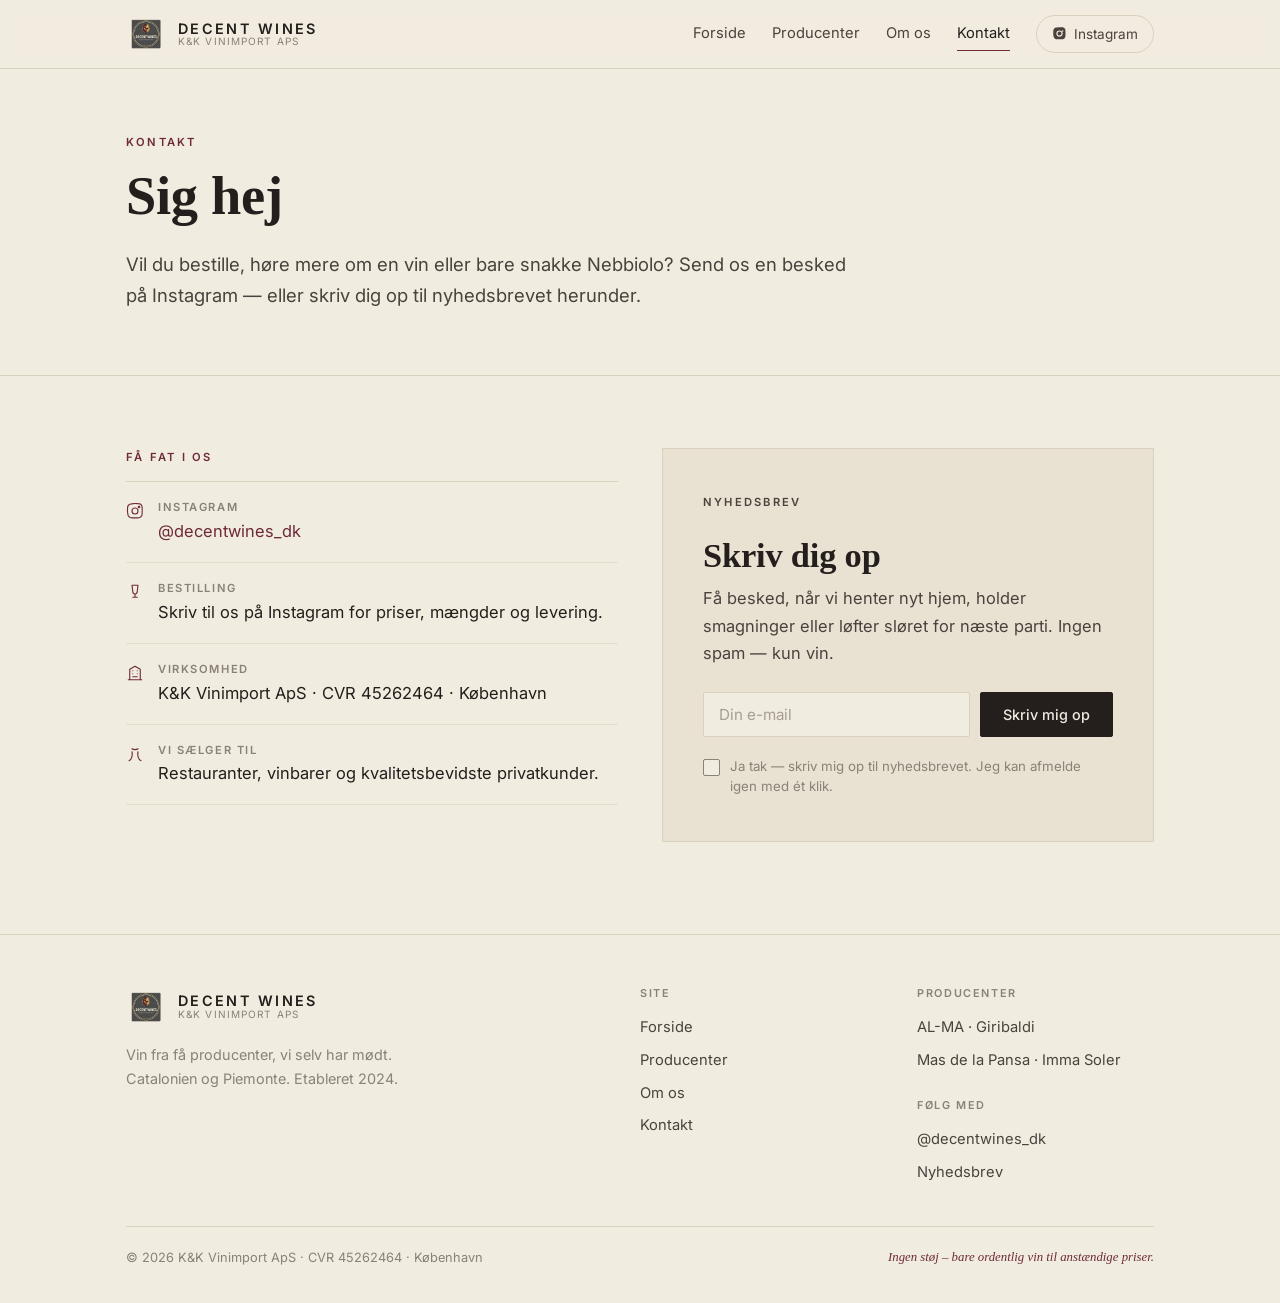
==== commit c83fa39e: "Imma Soler efter ny praesentation" ====
--- a/kontakt.html
+++ b/kontakt.html
@@ -109,7 +109,7 @@
       <div class="foot-col">
         <h4>Producenter</h4>
         <a href="producenter.html#alma">AL-MA &middot; Giribaldi</a>
-        <a href="producenter.html#imma">Imma Soler</a>
+        <a href="producenter.html#imma">Mas de la Pansa &middot; Imma Soler</a>
         <h4 style="margin-top:22px">F&oslash;lg med</h4>
         <a href="https://www.instagram.com/decentwines_dk/" target="_blank" rel="noopener">@decentwines_dk</a>
         <a href="kontakt.html#nyhedsbrev">Nyhedsbrev</a>
--- a/assets/styles.css
+++ b/assets/styles.css
@@ -1,273 +1,322 @@
 /* ===========================================================
-   Decent Wines — by K&K Vinimport ApS
-   Demo site · mørk & elegant
+   Decent Wines — K&K Vinimport ApS
+   Udtryk hentet fra produktbladet: papir, serif, én bordeaux.
    =========================================================== */
 
 :root{
-  --bg:        #16110e;
-  --bg-2:      #1e1712;
-  --panel:     #241b15;
-  --panel-2:   #2b201a;
-  --line:      #3a2c22;
-  --gold:      #c9a24c;
-  --gold-soft: #ddc07a;
-  --cream:     #f2ecd8;
-  --muted:     #b8ab98;
-  --wine:      #7c2434;
-  --wine-soft: #a4384a;
-  --shadow:    0 24px 60px -28px rgba(0,0,0,.75);
-  --radius:    14px;
-  --maxw:      1180px;
-  --ease:      cubic-bezier(.22,.61,.36,1);
+  --paper:      #f1ece0;
+  --paper-2:    #e9e2d3;
+  --paper-3:    #e2d9c7;
+  --ink:        #241e1c;
+  --ink-soft:   #4a423d;
+  --muted:      #8a8177;
+  --rule:       #d9d0be;
+  --rule-soft:  #e5decd;
+  --wine:       #6e2a3b;
+  --wine-soft:  #8d4353;
+  --maxw:       1080px;
+  --ease:       cubic-bezier(.22,.61,.36,1);
 }
 
 *{box-sizing:border-box}
 html{scroll-behavior:smooth}
 body{
   margin:0;
-  background:var(--bg);
-  color:var(--cream);
+  background:var(--paper);
+  color:var(--ink);
   font-family:"Inter",-apple-system,BlinkMacSystemFont,"Segoe UI",Roboto,sans-serif;
-  font-size:17px;
-  line-height:1.7;
+  font-size:16.5px;
+  line-height:1.68;
   -webkit-font-smoothing:antialiased;
   text-rendering:optimizeLegibility;
 }
 img{max-width:100%;display:block}
 a{color:inherit;text-decoration:none}
-
-h1,h2,h3,.serif{
-  font-family:"Cormorant Garamond",Georgia,"Times New Roman",serif;
+hr{border:0;border-top:1px solid var(--rule);margin:0}
+
+h1,h2,h3,h4,.serif{
+  font-family:"Source Serif 4",Georgia,"Times New Roman",serif;
   font-weight:600;
-  line-height:1.1;
-  letter-spacing:.3px;
-}
-h1{font-size:clamp(2.6rem,6vw,4.6rem)}
-h2{font-size:clamp(2rem,4vw,3rem)}
-h3{font-size:clamp(1.4rem,2.4vw,1.9rem)}
-
-.wrap{max-width:var(--maxw);margin:0 auto;padding:0 24px}
+  line-height:1.13;
+  letter-spacing:-.005em;
+  text-wrap:balance;
+  margin:0;
+}
+h1{font-size:clamp(2.5rem,6vw,4.1rem)}
+h2{font-size:clamp(1.9rem,3.6vw,2.7rem)}
+h3{font-size:clamp(1.4rem,2.4vw,1.85rem)}
+p{margin:0 0 1.05em}
+
+.wrap{max-width:var(--maxw);margin:0 auto;padding:0 26px}
+section{padding:72px 0}
+.tight{padding:44px 0}
+
+/* eyebrow — små, spærrede versaler i bordeaux (som produktbladet) */
 .eyebrow{
-  font-family:"Inter",sans-serif;
-  text-transform:uppercase;
-  letter-spacing:.32em;
-  font-size:.74rem;
-  font-weight:600;
-  color:var(--gold);
-}
-.lede{font-size:1.12rem;color:var(--muted);max-width:60ch}
-.center{text-align:center}
+  font-size:.7rem;letter-spacing:.2em;text-transform:uppercase;
+  color:var(--wine);font-weight:600;margin:0 0 14px;
+}
+.eyebrow.muted{color:var(--muted)}
+.lede{font-size:1.12rem;color:var(--ink-soft);max-width:60ch}
 .muted{color:var(--muted)}
 
-/* ---- decorative rule ---- */
-.rule{display:flex;align-items:center;justify-content:center;gap:14px;margin:0 auto}
-.rule::before,.rule::after{content:"";height:1px;width:60px;background:linear-gradient(90deg,transparent,var(--gold))}
-.rule::after{background:linear-gradient(90deg,var(--gold),transparent)}
-.rule span{color:var(--gold);font-size:.9rem}
+/* rød kursiv med streg til venstre — produktbladets citatform */
+.pull{
+  border-left:2px solid var(--wine);
+  padding:2px 0 2px 16px;
+  margin:0 0 22px;
+  font-family:"Source Serif 4",Georgia,serif;
+  font-style:italic;font-size:1.12rem;line-height:1.45;
+  color:var(--wine);max-width:52ch;
+}
 
 /* =================== HEADER =================== */
 .site-header{
-  position:sticky;top:0;z-index:50;
-  background:rgba(18,14,11,.82);
-  backdrop-filter:saturate(140%) blur(10px);
-  border-bottom:1px solid var(--line);
-}
-.nav{display:flex;align-items:center;justify-content:space-between;gap:20px;padding:14px 24px;max-width:var(--maxw);margin:0 auto}
-.brand{display:flex;align-items:center;gap:12px}
-.brand img{width:46px;height:46px}
-.brand-txt{line-height:1.05}
-.brand-txt strong{font-family:"Cormorant Garamond",serif;font-size:1.28rem;letter-spacing:1px;color:var(--cream);display:block}
-.brand-txt small{font-size:.62rem;letter-spacing:.22em;text-transform:uppercase;color:var(--gold)}
-.nav-links{display:flex;align-items:center;gap:6px}
+  position:sticky;top:0;z-index:40;
+  background:rgba(241,236,224,.93);
+  backdrop-filter:saturate(140%) blur(8px);
+  border-bottom:1px solid var(--rule);
+}
+.nav{max-width:var(--maxw);margin:0 auto;padding:14px 26px;display:flex;align-items:center;gap:22px}
+.brand{display:flex;align-items:center;gap:12px;margin-right:auto}
+.brand img{width:40px;height:40px;border-radius:50%}
+.brand-txt{display:flex;flex-direction:column;line-height:1.1}
+.brand-txt strong{font-size:.9rem;letter-spacing:.16em;font-weight:600}
+.brand-txt small{font-size:.63rem;letter-spacing:.11em;color:var(--muted);text-transform:uppercase}
+.nav-links{display:flex;align-items:center;gap:26px}
 .nav-links a{
-  padding:9px 16px;border-radius:999px;font-size:.92rem;color:var(--muted);
-  transition:color .25s var(--ease),background .25s var(--ease);
-}
-.nav-links a:hover{color:var(--cream)}
-.nav-links a.active{color:var(--cream)}
-.nav-links a.active::after{content:"";display:block;height:2px;margin-top:3px;background:var(--gold);border-radius:2px}
-.ig-btn{
-  display:inline-flex;align-items:center;gap:8px;margin-left:6px;
-  padding:9px 16px;border:1px solid var(--line);border-radius:999px;
-  color:var(--cream);font-size:.9rem;transition:.25s var(--ease);
-}
-.ig-btn:hover{border-color:var(--gold);color:var(--gold-soft)}
-.ig-btn svg{width:16px;height:16px;fill:currentColor}
-.burger{display:none;background:none;border:0;color:var(--cream);cursor:pointer;padding:8px}
-.burger svg{width:26px;height:26px;stroke:currentColor;fill:none;stroke-width:2}
+  font-size:.92rem;color:var(--ink-soft);padding:4px 0;
+  border-bottom:1px solid transparent;transition:.2s var(--ease);
+}
+.nav-links a:hover{color:var(--ink);border-bottom-color:var(--rule)}
+.nav-links a.active{color:var(--ink);border-bottom-color:var(--wine)}
+.nav-links a.ig-btn{
+  border:1px solid var(--rule);border-radius:999px;padding:7px 15px;
+  display:inline-flex;align-items:center;gap:7px;font-size:.85rem;
+}
+.nav-links a.ig-btn:hover{border-color:var(--wine);color:var(--wine)}
+.ig-btn svg{width:15px;height:15px;fill:currentColor}
+.burger{display:none;background:none;border:0;cursor:pointer;padding:8px;color:var(--ink)}
+.burger svg{width:24px;height:24px;stroke:currentColor;fill:none;stroke-width:1.6}
 
 /* =================== HERO =================== */
-.hero{
-  position:relative;overflow:hidden;
-  padding:96px 0 88px;
-  background:
-    radial-gradient(1000px 500px at 78% -10%,rgba(124,36,52,.28),transparent 60%),
-    radial-gradient(760px 520px at 8% 110%,rgba(201,162,76,.12),transparent 55%),
-    linear-gradient(180deg,#1a130f,#140f0c);
-}
-.hero-inner{max-width:var(--maxw);margin:0 auto;padding:0 24px;text-align:center}
-.hero .badge{width:112px;height:112px;margin:0 auto 26px;filter:drop-shadow(0 12px 30px rgba(0,0,0,.5))}
-.hero h1{margin:.1em 0 .2em}
-.hero .accent{color:var(--gold-soft);font-style:italic}
-.hero p{margin:22px auto 0;max-width:56ch;color:var(--muted);font-size:1.15rem}
-.hero .cta-row{display:flex;gap:14px;justify-content:center;flex-wrap:wrap;margin-top:34px}
-
+.hero{padding:88px 0 62px;border-bottom:1px solid var(--rule)}
+.hero h1{max-width:17ch}
+.hero .lede{margin-top:26px;font-size:1.16rem}
+.hero-lines p{margin:0 0 .35em;font-size:1.14rem;color:var(--ink-soft);max-width:56ch}
+
+/* =================== KNAPPER =================== */
 .btn{
-  display:inline-flex;align-items:center;gap:9px;cursor:pointer;
-  padding:14px 26px;border-radius:999px;font-size:.98rem;font-weight:600;
-  border:1px solid transparent;transition:.28s var(--ease);white-space:nowrap;
-}
-.btn-primary{background:var(--gold);color:#20160b}
-.btn-primary:hover{background:var(--gold-soft);transform:translateY(-2px)}
-.btn-ghost{border-color:var(--line);color:var(--cream)}
-.btn-ghost:hover{border-color:var(--gold);color:var(--gold-soft)}
-
-/* =================== SECTION =================== */
-section{padding:78px 0}
-.section-head{text-align:center;max-width:64ch;margin:0 auto 48px}
-.section-head h2{margin:.35em 0 .3em}
-.section-head p{color:var(--muted)}
-
-/* =================== FEATURE STRIP =================== */
-.pillars{display:grid;grid-template-columns:repeat(3,1fr);gap:22px}
-.pillar{
-  background:linear-gradient(180deg,var(--panel),var(--bg-2));
-  border:1px solid var(--line);border-radius:var(--radius);padding:30px 26px;
-}
-.pillar .ico{width:40px;height:40px;color:var(--gold);margin-bottom:14px}
-.pillar h3{font-size:1.35rem;margin:0 0 8px}
-.pillar p{color:var(--muted);font-size:.98rem;margin:0}
-
-/* =================== WINE CARDS =================== */
-.wine-grid{display:grid;grid-template-columns:repeat(3,1fr);gap:26px}
-.wine-card{
-  background:linear-gradient(180deg,var(--panel),var(--bg-2));
-  border:1px solid var(--line);border-radius:var(--radius);overflow:hidden;
-  display:flex;flex-direction:column;box-shadow:var(--shadow);
-  transition:transform .3s var(--ease),border-color .3s var(--ease);
-}
-.wine-card:hover{transform:translateY(-6px);border-color:rgba(201,162,76,.5)}
-.wine-photo{aspect-ratio:4/5;overflow:hidden;background:#0d0a08}
-.wine-photo img{width:100%;height:100%;object-fit:cover;transition:transform .6s var(--ease)}
-.wine-card:hover .wine-photo img{transform:scale(1.05)}
-.wine-body{padding:24px;display:flex;flex-direction:column;gap:12px;flex:1}
-.wine-type{font-size:.72rem;letter-spacing:.2em;text-transform:uppercase;color:var(--gold)}
-.wine-name{font-family:"Cormorant Garamond",serif;font-size:1.7rem;line-height:1.1;margin:0}
-.wine-name small{display:block;font-size:.95rem;color:var(--muted);font-family:"Inter",sans-serif;letter-spacing:.02em;margin-top:4px}
-.wine-desc{color:var(--muted);font-size:.96rem;margin:0}
-.notes{display:flex;flex-wrap:wrap;gap:7px;margin-top:2px}
-.note{font-size:.76rem;padding:5px 11px;border:1px solid var(--line);border-radius:999px;color:var(--cream);background:rgba(255,255,255,.02)}
-.wine-foot{margin-top:auto;padding-top:16px;border-top:1px solid var(--line);display:flex;align-items:center;justify-content:space-between;gap:12px}
-.price{font-family:"Cormorant Garamond",serif;font-size:1.5rem;color:var(--gold-soft)}
-.price small{font-size:.8rem;color:var(--muted);font-family:"Inter",sans-serif}
-
-/* meta table on wine detail */
-.spec{display:grid;grid-template-columns:auto 1fr;gap:8px 20px;font-size:.95rem}
-.spec dt{color:var(--gold);letter-spacing:.04em}
-.spec dd{margin:0;color:var(--cream)}
-
-/* =================== SPLIT / ABOUT =================== */
-.split{display:grid;grid-template-columns:1.05fr .95fr;gap:56px;align-items:center}
-.split img{border-radius:var(--radius);border:1px solid var(--line);box-shadow:var(--shadow)}
-.split h2{margin-top:.2em}
-.split p{color:var(--muted)}
-.stat-row{display:flex;gap:34px;margin-top:26px;flex-wrap:wrap}
-.stat b{font-family:"Cormorant Garamond",serif;font-size:2.2rem;color:var(--gold-soft);display:block;line-height:1}
-.stat span{font-size:.82rem;color:var(--muted);text-transform:uppercase;letter-spacing:.14em}
-
-/* =================== NEWSLETTER =================== */
+  display:inline-flex;align-items:center;gap:9px;
+  padding:12px 22px;border-radius:2px;border:1px solid var(--ink);
+  font-size:.9rem;font-weight:500;cursor:pointer;
+  transition:.22s var(--ease);font-family:inherit;
+}
+.btn-primary{background:var(--ink);color:var(--paper)}
+.btn-primary:hover{background:var(--wine);border-color:var(--wine)}
+.btn-ghost{border-color:var(--rule);color:var(--ink)}
+.btn-ghost:hover{border-color:var(--ink)}
+.cta-row{display:flex;gap:14px;flex-wrap:wrap;margin-top:32px}
+
+/* link med pil */
+.arrow{
+  display:inline-flex;align-items:center;gap:8px;color:var(--wine);
+  font-size:.92rem;font-weight:500;border-bottom:1px solid transparent;
+}
+.arrow:hover{border-bottom-color:var(--wine)}
+.arrow::after{content:"→";transition:transform .2s var(--ease)}
+.arrow:hover::after{transform:translateX(3px)}
+
+/* =================== SØJLER =================== */
+.pillars{display:grid;grid-template-columns:repeat(3,1fr);gap:0;border-top:1px solid var(--rule)}
+.pillar{padding:30px 30px 30px 0;border-right:1px solid var(--rule)}
+.pillar:last-child{border-right:0;padding-right:0}
+.pillar:not(:first-child){padding-left:30px}
+.pillar h3{font-size:1.15rem;margin:0 0 8px}
+.pillar p{color:var(--ink-soft);font-size:.95rem;margin:0}
+
+/* =================== PRODUCENT-INDGANGE =================== */
+.entrances{display:flex;flex-direction:column;gap:0}
+.entrance{
+  display:grid;grid-template-columns:minmax(0,4fr) minmax(0,6fr);
+  gap:44px;align-items:center;
+  padding:46px 0;border-top:1px solid var(--rule);
+}
+.entrance:last-child{border-bottom:1px solid var(--rule)}
+.entrance-img{
+  background:var(--paper-2);border:1px solid var(--rule-soft);
+  aspect-ratio:3/4;overflow:hidden;display:flex;align-items:center;justify-content:center;
+}
+.entrance-img img{width:100%;height:100%;object-fit:cover}
+.entrance h2{margin:0 0 6px}
+.entrance .where{
+  font-size:.72rem;letter-spacing:.16em;text-transform:uppercase;
+  color:var(--muted);margin:0 0 18px;
+}
+.entrance p{color:var(--ink-soft);max-width:52ch}
+
+/* =================== PRODUCENT-SEKTION =================== */
+.producer{padding-top:74px;scroll-margin-top:84px}
+.producer-head{border-bottom:1px solid var(--rule);padding-bottom:34px;margin-bottom:8px}
+.producer-head h2{font-size:clamp(2.2rem,4.6vw,3.2rem);margin:0 0 8px}
+.producer-head .where{
+  font-size:.74rem;letter-spacing:.17em;text-transform:uppercase;color:var(--muted);margin:0 0 20px;
+}
+.producer-body{display:grid;grid-template-columns:minmax(0,3fr) minmax(0,2fr);gap:48px;align-items:start;padding:34px 0 10px}
+.producer-body p{color:var(--ink-soft)}
+.producer-body p:first-of-type{font-size:1.1rem;color:var(--ink)}
+.producer-photo{border:1px solid var(--rule-soft);background:var(--paper-2)}
+
+/* =================== VIN =================== */
+.wines-head{
+  display:flex;align-items:baseline;gap:16px;flex-wrap:wrap;
+  border-top:1px solid var(--rule);padding-top:26px;margin-top:34px;
+}
+.wines-head .eyebrow{margin:0}
+.wines-head p{margin:0;color:var(--muted);font-style:italic;font-family:"Source Serif 4",Georgia,serif}
+
+.wine{
+  display:grid;grid-template-columns:190px minmax(0,1fr);gap:40px;
+  padding:42px 0;border-top:1px solid var(--rule-soft);align-items:start;
+}
+.wine:first-of-type{border-top:0}
+.wine-photo{
+  background:var(--paper-2);border:1px solid var(--rule-soft);
+  padding:18px;display:flex;align-items:center;justify-content:center;
+  aspect-ratio:3/4;overflow:hidden;
+}
+.wine-photo img{max-height:100%;width:auto;object-fit:contain}
+.wine-photo.fill{padding:0}
+.wine-photo.fill img{width:100%;height:100%;object-fit:cover;max-height:none}
+.wine h3{margin:0 0 5px}
+.wine-meta{
+  font-size:.7rem;letter-spacing:.15em;text-transform:uppercase;
+  color:var(--muted);margin:0 0 18px;
+}
+.taste{color:var(--ink-soft);font-size:.97rem;margin:18px 0 0;max-width:62ch}
+
+/* specs — hårfine linjer som i produktbladet */
+.spec{display:grid;grid-template-columns:132px minmax(0,1fr);margin:0;border-top:1px solid var(--rule-soft)}
+.spec dt{
+  padding:9px 0;font-size:.68rem;letter-spacing:.13em;text-transform:uppercase;
+  color:var(--muted);border-bottom:1px solid var(--rule-soft);
+}
+.spec dd{
+  padding:9px 0;margin:0;font-size:.9rem;color:var(--ink-soft);
+  border-bottom:1px solid var(--rule-soft);
+}
+
+/* priser */
+.prices{margin-top:22px;display:flex;flex-direction:column;gap:3px}
+.price{display:flex;align-items:baseline;gap:11px;flex-wrap:wrap}
+.price b{
+  font-family:"Source Serif 4",Georgia,serif;font-weight:600;
+  font-size:1.32rem;letter-spacing:-.01em;font-variant-numeric:tabular-nums;
+}
+.price span{font-size:.82rem;color:var(--muted)}
+.price-single{font-size:.85rem;color:var(--muted);margin-top:6px}
+.price-ask{font-family:"Source Serif 4",Georgia,serif;font-size:1.15rem;font-style:italic;color:var(--wine)}
+
+/* =================== NYHEDSBREV =================== */
 .news{
-  background:
-    radial-gradient(700px 360px at 50% -30%,rgba(201,162,76,.16),transparent 60%),
-    linear-gradient(180deg,var(--panel-2),var(--bg-2));
-  border:1px solid var(--line);border-radius:20px;
-  padding:56px 40px;text-align:center;max-width:820px;margin:0 auto;
-}
-.news h2{margin:.2em 0 .3em}
-.news p{color:var(--muted);max-width:52ch;margin:0 auto 26px}
-.news-form{display:flex;gap:12px;max-width:520px;margin:0 auto;flex-wrap:wrap}
+  border:1px solid var(--rule);background:var(--paper-2);
+  padding:44px 40px;max-width:760px;
+}
+.news h2{font-size:clamp(1.6rem,3vw,2.15rem);margin:0 0 10px}
+.news > p{color:var(--ink-soft);max-width:52ch;margin:0 0 24px}
+.news-form{display:flex;gap:10px;flex-wrap:wrap;max-width:520px;position:relative}
 .news-form input[type="email"]{
-  flex:1;min-width:220px;padding:15px 18px;border-radius:999px;
-  border:1px solid var(--line);background:rgba(0,0,0,.25);color:var(--cream);
-  font-size:1rem;outline:none;transition:border-color .25s var(--ease);
-}
-.news-form input[type="email"]:focus{border-color:var(--gold)}
-.news-form input[type="email"]::placeholder{color:#8b8172}
-.news-form button[disabled]{opacity:.6;cursor:default;transform:none}
-
-/* samtykke (GDPR) — påkrævet af Brevo */
+  flex:1;min-width:210px;padding:12px 15px;border-radius:2px;
+  border:1px solid var(--rule);background:var(--paper);color:var(--ink);
+  font-size:.95rem;font-family:inherit;outline:none;transition:border-color .2s var(--ease);
+}
+.news-form input[type="email"]:focus{border-color:var(--wine)}
+.news-form input[type="email"]::placeholder{color:#a79e92}
+.news-form button[disabled]{opacity:.55;cursor:default}
 .news-consent{
-  flex:0 0 100%;display:flex;gap:11px;align-items:flex-start;
-  text-align:left;font-size:.85rem;line-height:1.55;color:var(--muted);
-  cursor:pointer;margin-top:6px;
+  flex:0 0 100%;display:flex;gap:10px;align-items:flex-start;
+  font-size:.83rem;line-height:1.5;color:var(--muted);cursor:pointer;margin-top:10px;
 }
 .news-consent span{max-width:46ch}
 .news-consent input[type="checkbox"]{
-  appearance:none;-webkit-appearance:none;position:relative;
-  flex:0 0 auto;width:18px;height:18px;margin:2px 0 0;border-radius:5px;
-  border:1px solid var(--line);background:rgba(0,0,0,.25);
-  cursor:pointer;transition:background .2s var(--ease),border-color .2s var(--ease);
-}
-.news-consent input[type="checkbox"]:hover{border-color:var(--gold)}
-.news-consent input[type="checkbox"]:checked{background:var(--gold);border-color:var(--gold)}
+  appearance:none;-webkit-appearance:none;position:relative;flex:0 0 auto;
+  width:17px;height:17px;margin:2px 0 0;border-radius:2px;
+  border:1px solid var(--muted);background:var(--paper);cursor:pointer;
+  transition:background .2s var(--ease),border-color .2s var(--ease);
+}
+.news-consent input[type="checkbox"]:hover{border-color:var(--wine)}
+.news-consent input[type="checkbox"]:checked{background:var(--wine);border-color:var(--wine)}
 .news-consent input[type="checkbox"]:checked::after{
   content:"";position:absolute;left:5px;top:1px;width:5px;height:10px;
-  border:solid #20160b;border-width:0 2px 2px 0;transform:rotate(45deg);
-}
-.news-consent input[type="checkbox"]:focus-visible{outline:2px solid var(--gold-soft);outline-offset:2px}
-
-/* honeypot — usynlig fælde for spambots, må aldrig udfyldes */
+  border:solid var(--paper);border-width:0 2px 2px 0;transform:rotate(45deg);
+}
+.news-consent input[type="checkbox"]:focus-visible{outline:2px solid var(--wine-soft);outline-offset:2px}
 .news-form .hp{position:absolute!important;left:-9999px!important;width:1px!important;height:1px!important;opacity:0!important;pointer-events:none}
-.news-note{font-size:.8rem;color:var(--muted);margin-top:16px}
 .form-ok{
-  display:none;margin-top:20px;padding:14px 18px;border-radius:12px;
-  background:rgba(201,162,76,.12);border:1px solid var(--gold);color:var(--gold-soft);
-  font-size:.98rem;
-}
-.form-ok.show{display:block;animation:pop .4s var(--ease)}
-.form-ok.error{background:rgba(124,36,52,.18);border-color:var(--wine-soft);color:#e9b7bf}
-@keyframes pop{from{opacity:0;transform:translateY(6px)}to{opacity:1;transform:none}}
-
-/* =================== CONTACT =================== */
-.contact-grid{display:grid;grid-template-columns:1fr 1fr;gap:40px}
-.info-card{background:linear-gradient(180deg,var(--panel),var(--bg-2));border:1px solid var(--line);border-radius:var(--radius);padding:30px}
-.info-card h3{margin:0 0 14px}
-.info-line{display:flex;gap:12px;align-items:flex-start;padding:11px 0;border-bottom:1px solid var(--line);color:var(--muted)}
-.info-line:last-child{border-bottom:0}
-.info-line svg{width:20px;height:20px;color:var(--gold);flex:none;margin-top:3px}
-.info-line b{color:var(--cream);font-weight:600;display:block}
+  display:none;margin-top:18px;padding:13px 16px;border-radius:2px;
+  background:rgba(110,42,59,.07);border:1px solid var(--wine);color:var(--wine);font-size:.94rem;
+}
+.form-ok.show{display:block;animation:pop .35s var(--ease)}
+.form-ok.error{background:rgba(110,42,59,.07);border-color:var(--wine-soft)}
+@keyframes pop{from{opacity:0;transform:translateY(5px)}to{opacity:1;transform:none}}
+
+/* =================== KONTAKT =================== */
+.contact-grid{display:grid;grid-template-columns:1fr 1fr;gap:44px;align-items:start}
+.info-line{display:flex;gap:14px;padding:16px 0;border-bottom:1px solid var(--rule-soft)}
+.info-line:first-of-type{border-top:1px solid var(--rule)}
+.info-line svg{width:18px;height:18px;stroke:var(--wine);fill:none;stroke-width:1.5;flex:0 0 auto;margin-top:4px}
+.info-line span{display:flex;flex-direction:column;gap:1px}
+.info-line b{font-size:.7rem;letter-spacing:.14em;text-transform:uppercase;color:var(--muted);font-weight:600}
+.info-line a{color:var(--wine);border-bottom:1px solid transparent}
+.info-line a:hover{border-bottom-color:var(--wine)}
 
 /* =================== FOOTER =================== */
-.site-footer{border-top:1px solid var(--line);background:var(--bg-2);padding:54px 0 30px;margin-top:40px}
-.foot-grid{display:grid;grid-template-columns:1.4fr 1fr 1fr;gap:40px}
-.foot-brand p{color:var(--muted);font-size:.95rem;max-width:38ch;margin:14px 0 0}
-.foot-col h4{font-size:.78rem;letter-spacing:.2em;text-transform:uppercase;color:var(--gold);margin:6px 0 14px}
-.foot-col a{display:block;color:var(--muted);padding:6px 0;font-size:.95rem;transition:color .2s var(--ease)}
-.foot-col a:hover{color:var(--cream)}
-.foot-bottom{margin-top:40px;padding-top:22px;border-top:1px solid var(--line);display:flex;justify-content:space-between;gap:16px;flex-wrap:wrap;color:#8b8172;font-size:.84rem}
-.demo-flag{background:rgba(124,36,52,.25);border:1px solid var(--wine-soft);color:#eab9c0;padding:3px 10px;border-radius:999px;font-size:.74rem}
-
-/* =================== RESPONSIVE =================== */
-@media(max-width:900px){
-  .pillars,.wine-grid{grid-template-columns:1fr 1fr}
-  .split{grid-template-columns:1fr;gap:32px}
-  .split .split-img{order:-1}
-  .contact-grid{grid-template-columns:1fr}
+.site-footer{border-top:1px solid var(--rule);padding:52px 0 34px;margin-top:20px}
+.foot-grid{display:grid;grid-template-columns:2fr 1fr 1fr;gap:40px}
+.foot-brand p{color:var(--muted);font-size:.9rem;max-width:34ch;margin:16px 0 0}
+.foot-col h4{
+  font-family:inherit;font-size:.68rem;letter-spacing:.15em;text-transform:uppercase;
+  color:var(--muted);font-weight:600;margin:0 0 12px;
+}
+.foot-col a{display:block;padding:4px 0;font-size:.92rem;color:var(--ink-soft)}
+.foot-col a:hover{color:var(--wine)}
+.foot-bottom{
+  border-top:1px solid var(--rule);margin-top:38px;padding-top:20px;
+  display:flex;justify-content:space-between;gap:16px;flex-wrap:wrap;
+  font-size:.8rem;color:var(--muted);
+}
+.tagline-foot{font-family:"Source Serif 4",Georgia,serif;font-style:italic;color:var(--wine)}
+
+/* =================== MOBIL =================== */
+@media (max-width:900px){
+  .producer-body,.contact-grid{grid-template-columns:1fr;gap:30px}
+  .entrance{grid-template-columns:1fr;gap:24px}
+  .pillars{grid-template-columns:1fr}
+  .pillar{border-right:0;border-bottom:1px solid var(--rule);padding:24px 0!important}
+  .pillar:last-child{border-bottom:0}
   .foot-grid{grid-template-columns:1fr 1fr}
 }
-@media(max-width:640px){
+@media (max-width:700px){
   body{font-size:16px}
-  .pillars,.wine-grid,.foot-grid{grid-template-columns:1fr}
+  section{padding:52px 0}
+  .hero{padding:56px 0 44px}
+  .burger{display:block;order:2}
   .nav-links{
-    position:fixed;inset:64px 0 auto 0;flex-direction:column;align-items:stretch;
-    gap:0;background:var(--bg-2);border-bottom:1px solid var(--line);
-    padding:10px 16px 18px;transform:translateY(-130%);transition:transform .35s var(--ease);
+    display:none;order:3;flex-basis:100%;flex-direction:column;
+    align-items:flex-start;gap:2px;padding:10px 0 4px;border-top:1px solid var(--rule);
   }
-  .nav-links.open{transform:translateY(0)}
-  .nav-links a{padding:14px 8px;border-bottom:1px solid var(--line)}
-  .nav-links a.active::after{display:none}
-  .ig-btn{margin:10px 8px 0;justify-content:center}
-  .burger{display:inline-flex}
-  section{padding:56px 0}
-  .news{padding:40px 22px}
-}
+  .nav-links.open{display:flex}
+  .nav-links a{padding:9px 0;width:100%}
+  .nav{flex-wrap:wrap}
+  .wine{grid-template-columns:1fr;gap:24px}
+  .wine-photo{max-width:190px;aspect-ratio:3/4}
+  .spec{grid-template-columns:108px minmax(0,1fr)}
+  .news{padding:32px 22px}
+  .foot-grid{grid-template-columns:1fr}
+}
+@media (prefers-reduced-motion:reduce){*{animation:none!important;transition:none!important}}
+
+/* flaske i fuld højde i producent-indgangen */
+.entrance-img.contain{background:var(--paper-2)}
+.entrance-img.contain img{width:auto;height:86%;object-fit:contain}
+.producer-photo img{width:100%;height:auto;object-fit:cover}
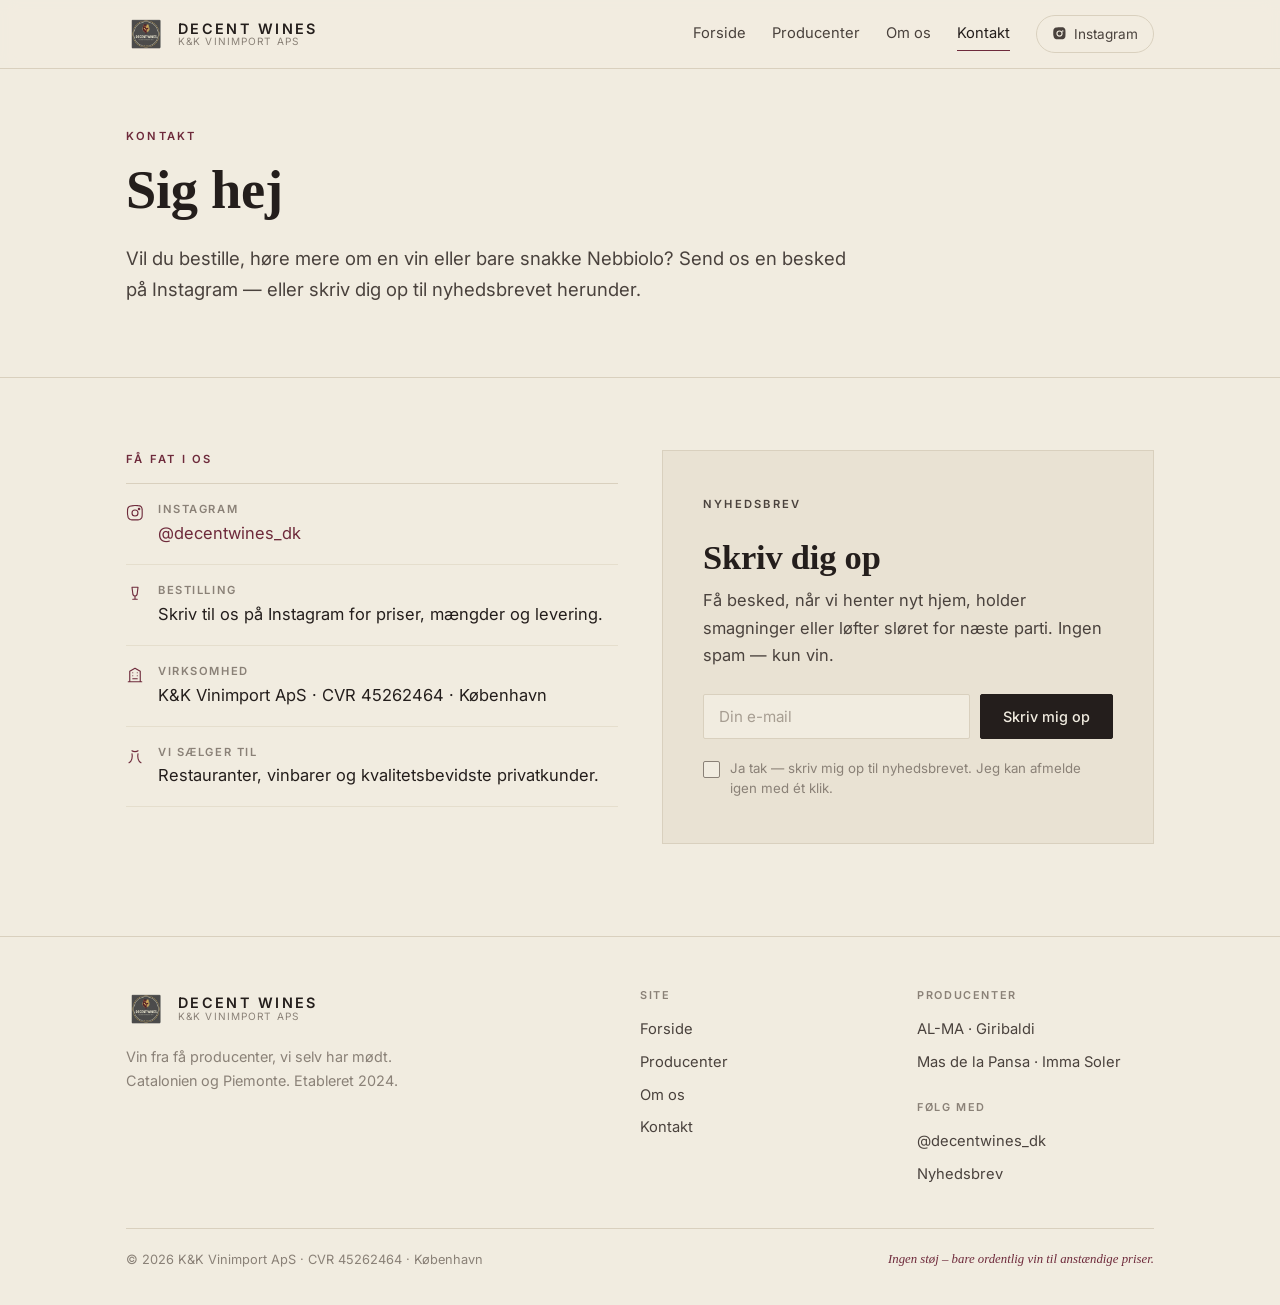
==== commit 0e62c98a: "Add files via upload Morke band og ny hero" ====
--- a/kontakt.html
+++ b/kontakt.html
@@ -37,7 +37,7 @@
   </nav>
 </header>
 
-<section class="hero" style="padding:64px 0 44px">
+<section class="hero band-dark" style="padding:58px 0 52px">
   <div class="wrap">
     <p class="eyebrow">Kontakt</p>
     <h1 style="font-size:clamp(2.2rem,5vw,3.4rem)">Sig hej</h1>
@@ -89,7 +89,7 @@
   </div>
 </section>
 
-<footer class="site-footer">
+<footer class="site-footer band-dark">
   <div class="wrap">
     <div class="foot-grid">
       <div class="foot-brand">
--- a/assets/styles.css
+++ b/assets/styles.css
@@ -320,3 +320,22 @@
 .entrance-img.contain{background:var(--paper-2)}
 .entrance-img.contain img{width:auto;height:86%;object-fit:contain}
 .producer-photo img{width:100%;height:auto;object-fit:cover}
+
+/* etikette-historier under specs */
+.etiket{
+  font-size:.86rem;color:var(--muted);line-height:1.55;
+  margin:14px 0 0;max-width:62ch;font-style:italic;
+}
+.etiket b{
+  display:block;font-style:normal;font-size:.66rem;letter-spacing:.14em;
+  text-transform:uppercase;color:var(--wine);margin-bottom:3px;
+}
+
+/* smagekasse — tonet boks som i produktbladet */
+.smagekasse{
+  border-left:3px solid var(--wine);background:var(--paper-2);
+  padding:26px 30px;margin:16px 0 8px;max-width:640px;
+}
+.smagekasse h3{margin:0 0 8px}
+.smagekasse p{color:var(--ink-soft);font-size:.95rem;margin:0 0 16px;max-width:56ch}
+.smagekasse .price b{font-size:1.45rem}
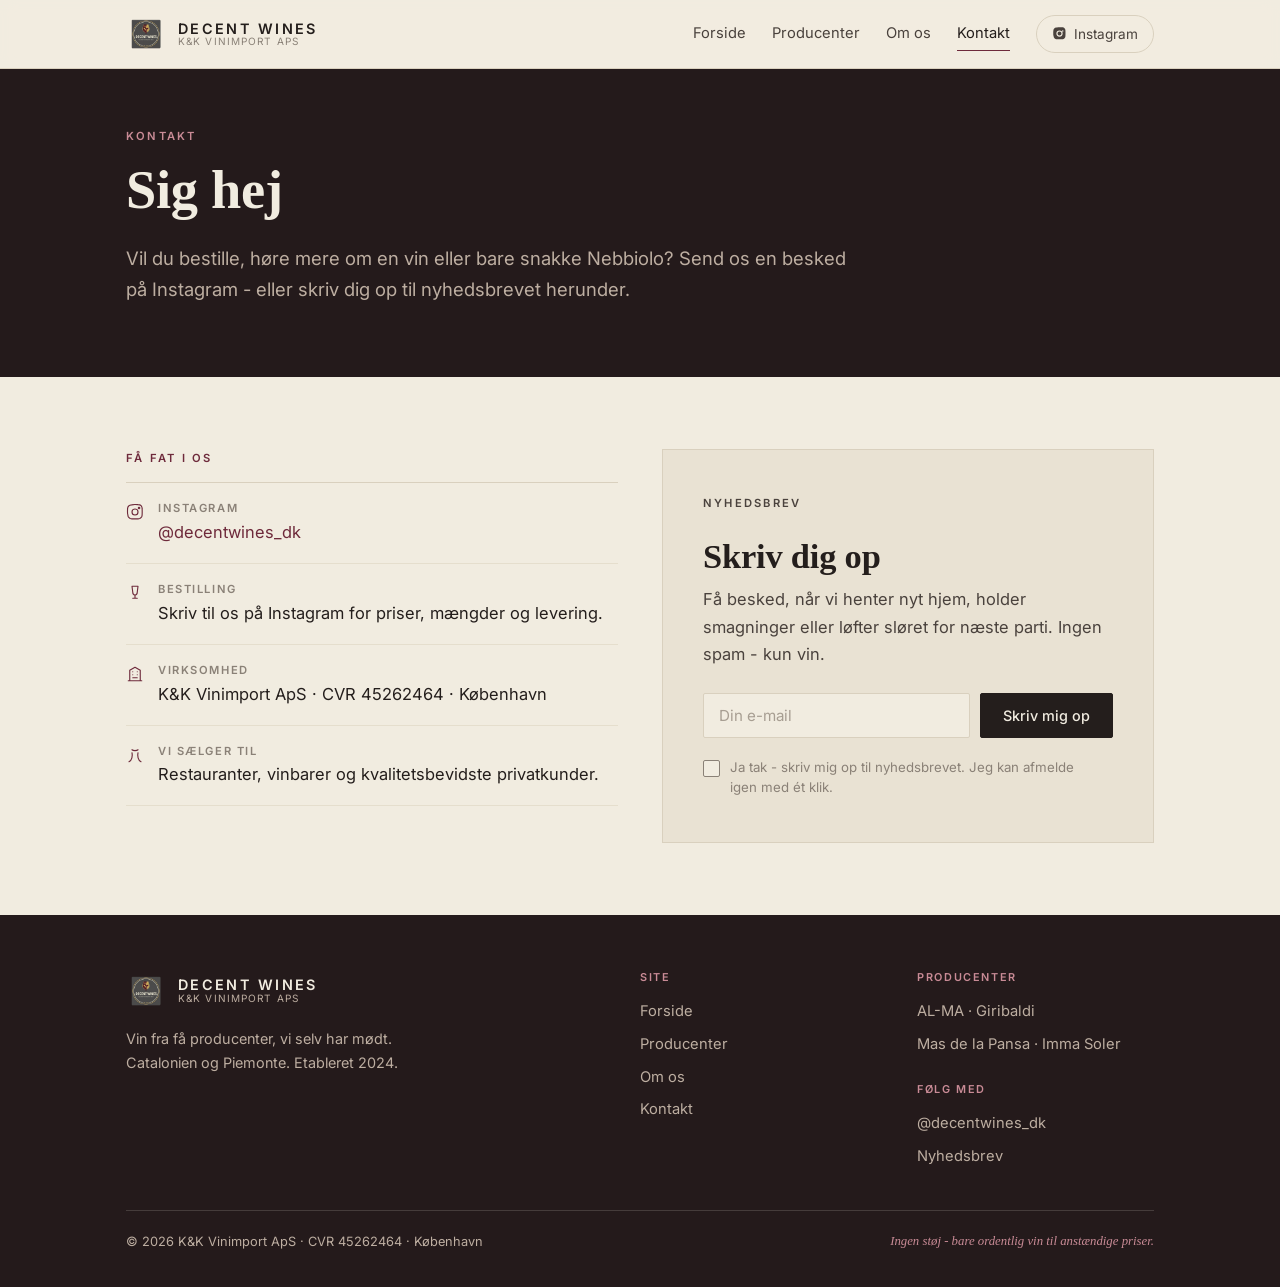
==== commit eb3e9582: "Almindelige tankestreger hele vejen" ====
--- a/kontakt.html
+++ b/kontakt.html
@@ -3,9 +3,9 @@
 <head>
 <meta charset="UTF-8">
 <meta name="viewport" content="width=device-width, initial-scale=1">
-<title>Kontakt & nyhedsbrev — Decent Wines</title>
+<title>Kontakt & nyhedsbrev - Decent Wines</title>
 <meta name="description" content="Skriv til Decent Wines på Instagram, eller skriv dig op til nyhedsbrevet.">
-<meta property="og:title" content="Kontakt & nyhedsbrev — Decent Wines">
+<meta property="og:title" content="Kontakt & nyhedsbrev - Decent Wines">
 <meta property="og:description" content="Skriv til Decent Wines på Instagram, eller skriv dig op til nyhedsbrevet.">
 <meta property="og:type" content="website">
 <meta property="og:locale" content="da_DK">
@@ -42,7 +42,7 @@
     <p class="eyebrow">Kontakt</p>
     <h1 style="font-size:clamp(2.2rem,5vw,3.4rem)">Sig hej</h1>
     <p class="lede" style="margin-top:22px">Vil du bestille, h&oslash;re mere om en vin eller bare
-      snakke Nebbiolo? Send os en besked p&aring; Instagram &mdash; eller skriv dig op til
+      snakke Nebbiolo? Send os en besked p&aring; Instagram - eller skriv dig op til
       nyhedsbrevet herunder.</p>
   </div>
 </section>
@@ -73,13 +73,13 @@
       <p class="eyebrow">Nyhedsbrev</p>
       <h2>Skriv dig op</h2>
       <p>F&aring; besked, n&aring;r vi henter nyt hjem, holder smagninger eller l&oslash;fter sl&oslash;ret
-        for n&aelig;ste parti. Ingen spam &mdash; kun vin.</p>
+        for n&aelig;ste parti. Ingen spam - kun vin.</p>
       <form class="news-form" action="https://62e904bf.sibforms.com/serve/[base64]" method="POST">
         <input type="email" name="EMAIL" placeholder="Din e-mail" aria-label="E-mail" required>
         <button class="btn btn-primary" type="submit">Skriv mig op</button>
         <label class="news-consent">
           <input type="checkbox" name="OPT_IN" value="1" required>
-          <span>Ja tak &mdash; skriv mig op til nyhedsbrevet. Jeg kan afmelde igen med &eacute;t klik.</span>
+          <span>Ja tak - skriv mig op til nyhedsbrevet. Jeg kan afmelde igen med &eacute;t klik.</span>
         </label>
         <input class="hp" type="text" name="email_address_check" value="" tabindex="-1" autocomplete="off" aria-hidden="true">
         <input type="hidden" name="locale" value="da">
@@ -117,7 +117,7 @@
     </div>
     <div class="foot-bottom">
       <span>&copy; 2026 K&amp;K Vinimport ApS &middot; CVR 45262464 &middot; K&oslash;benhavn</span>
-      <span class="tagline-foot">Ingen st&oslash;j &ndash; bare ordentlig vin til anst&aelig;ndige priser.</span>
+      <span class="tagline-foot">Ingen st&oslash;j - bare ordentlig vin til anst&aelig;ndige priser.</span>
     </div>
   </div>
 </footer>
--- a/assets/styles.css
+++ b/assets/styles.css
@@ -14,6 +14,11 @@
   --rule-soft:  #e5decd;
   --wine:       #6e2a3b;
   --wine-soft:  #8d4353;
+  --dark:       #241a1b;
+  --dark-2:     #2e2223;
+  --on-dark:    #f1ece0;
+  --on-dark-2:  #bdaea1;
+  --rose:       #c98b96;
   --maxw:       1080px;
   --ease:       cubic-bezier(.22,.61,.36,1);
 }
@@ -339,3 +344,107 @@
 .smagekasse h3{margin:0 0 8px}
 .smagekasse p{color:var(--ink-soft);font-size:.95rem;margin:0 0 16px;max-width:56ch}
 .smagekasse .price b{font-size:1.45rem}
+
+/* markplade — bruges hvor vi ikke har et flaskefoto, i stedet for at laane et andet */
+.wine-photo.plate{padding:12px;background:var(--paper-2)}
+.plate-in{
+  width:100%;height:100%;border:1px solid var(--rule);
+  display:flex;flex-direction:column;align-items:center;justify-content:center;
+  gap:9px;text-align:center;padding:16px;
+}
+.plate-eyebrow{
+  font-size:.6rem;letter-spacing:.2em;text-transform:uppercase;
+  color:var(--wine);font-weight:600;
+}
+.plate-name{
+  font-family:"Source Serif 4",Georgia,serif;font-size:1.75rem;
+  line-height:1;color:var(--ink);
+}
+.plate-meta{
+  font-size:.68rem;letter-spacing:.1em;text-transform:uppercase;
+  color:var(--muted);line-height:1.7;
+}
+
+/* =================== MØRKE BÅND =================== */
+.band-dark{
+  background:var(--dark);color:var(--on-dark);
+  position:relative;border:0;
+}
+.band-dark .eyebrow{color:var(--rose)}
+.band-dark h1,.band-dark h2,.band-dark h3{color:var(--on-dark)}
+.band-dark p,.band-dark .lede,.band-dark .hero-lines p{color:var(--on-dark-2)}
+.band-dark .btn-primary{background:var(--paper);color:var(--ink);border-color:var(--paper)}
+.band-dark .btn-primary:hover{background:var(--rose);border-color:var(--rose);color:var(--dark)}
+.band-dark .btn-ghost{border-color:rgba(241,236,224,.34);color:var(--on-dark)}
+.band-dark .btn-ghost:hover{border-color:var(--on-dark)}
+.band-soft{background:var(--paper-2)}
+
+/* hero med flaske der bryder ned over kanten */
+.hero-dark{padding:84px 0 70px;overflow:visible}
+.hero-dark .wrap{position:relative}
+.hero-dark h1{max-width:15ch}
+.hero-bottle{
+  position:absolute;right:6px;bottom:-142px;height:430px;width:auto;
+  z-index:3;pointer-events:none;
+  filter:drop-shadow(0 26px 34px rgba(0,0,0,.42));
+}
+.after-hero{padding-top:96px}
+
+/* mørk footer */
+.site-footer.band-dark{border-top:0;margin-top:0;padding:56px 0 34px}
+.site-footer.band-dark .foot-col h4{color:var(--rose)}
+.site-footer.band-dark .foot-col a{color:var(--on-dark-2)}
+.site-footer.band-dark .foot-col a:hover{color:var(--on-dark)}
+.site-footer.band-dark .foot-brand p{color:var(--on-dark-2)}
+.site-footer.band-dark .brand-txt small{color:var(--on-dark-2)}
+.site-footer.band-dark .foot-bottom{border-top-color:rgba(241,236,224,.16);color:var(--on-dark-2)}
+.site-footer.band-dark .tagline-foot{color:var(--rose)}
+
+@media (max-width:820px){
+  .hero-bottle{height:240px;bottom:-92px;right:0;opacity:.9}
+  .after-hero{padding-top:64px}
+}
+@media (max-width:560px){
+  .hero-bottle{display:none}
+  .after-hero{padding-top:52px}
+}
+
+/* =================== PORTRÆTTER =================== */
+.portraits{display:grid;grid-template-columns:1fr 1fr;gap:20px;max-width:500px}
+.portraits figure{margin:0}
+.portraits img{width:100%;height:auto;border:1px solid var(--rule)}
+.portraits figcaption,.producer-photo figcaption{
+  font-size:.74rem;letter-spacing:.11em;text-transform:uppercase;
+  color:var(--muted);margin-top:11px;
+}
+.producer-photo{margin:0}
+.producer-photo figcaption{padding:0 2px}
+/* bliver ved med at staa side om side, ogsaa paa mobil */
+@media (max-width:640px){ .portraits{gap:14px;max-width:none} .portraits figcaption{font-size:.66rem;letter-spacing:.08em} }
+
+/* midtstillet blok — bruges til portrætterne på Om os */
+.midtstillet{text-align:center}
+.midtstillet .lede{margin-left:auto;margin-right:auto}
+.midtstillet .portraits{margin-left:auto;margin-right:auto}
+.midtstillet .eyebrow{margin-bottom:14px}
+
+/* de to tekster om portraetterne — auto-margener, saa de faktisk centreres */
+.midtstillet .lede.intro{margin:18px auto 36px}
+.midtstillet .lede.udtro{margin:34px auto 0}
+
+/* =================== BILLEDSTRIBE FRA BESØGET =================== */
+.strip{
+  display:grid;grid-auto-flow:column;grid-auto-columns:minmax(210px,1fr);
+  gap:14px;margin:24px 0 8px;
+  overflow-x:auto;padding-bottom:10px;
+  scroll-snap-type:x proximity;
+}
+.strip figure{margin:0;scroll-snap-align:start}
+.strip img{
+  width:100%;aspect-ratio:3/4;object-fit:cover;
+  border:1px solid var(--rule-soft);background:var(--paper-2);
+}
+.strip figcaption{
+  font-size:.68rem;letter-spacing:.11em;text-transform:uppercase;
+  color:var(--muted);margin-top:9px;
+}
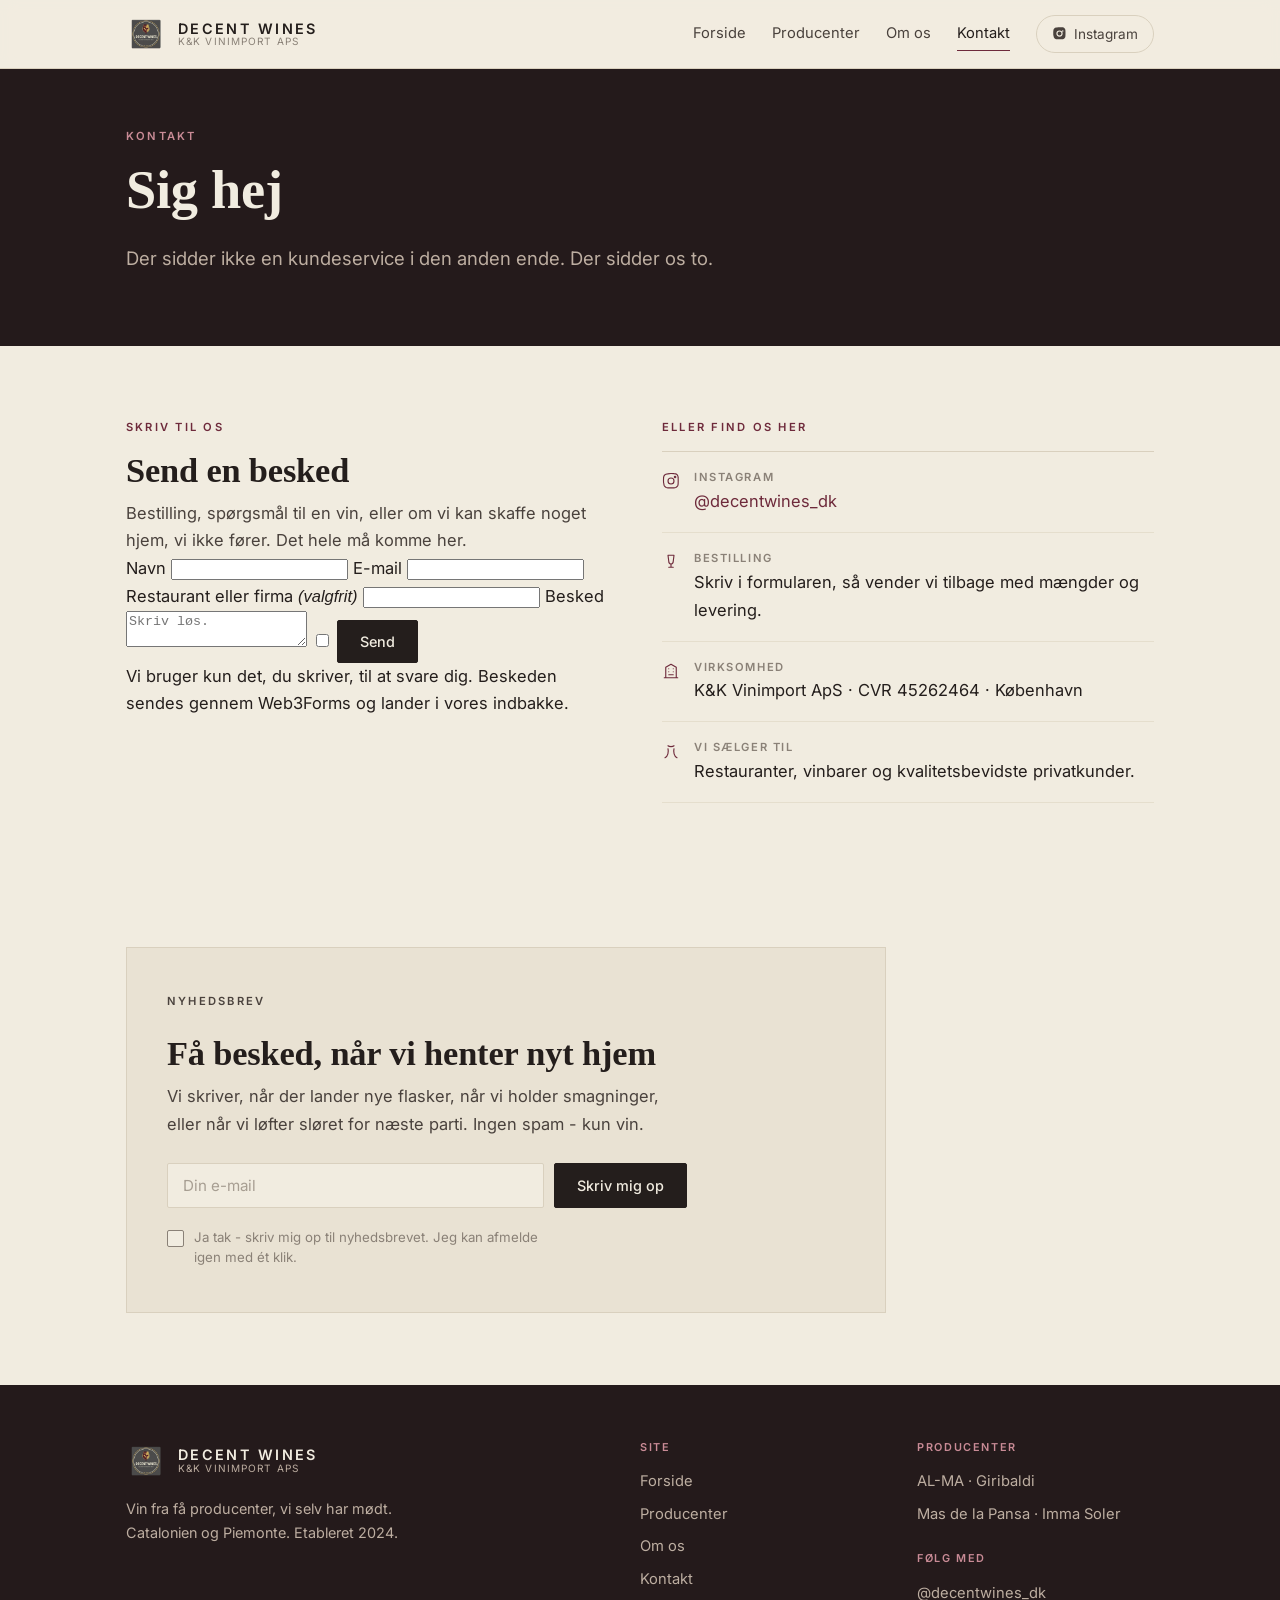
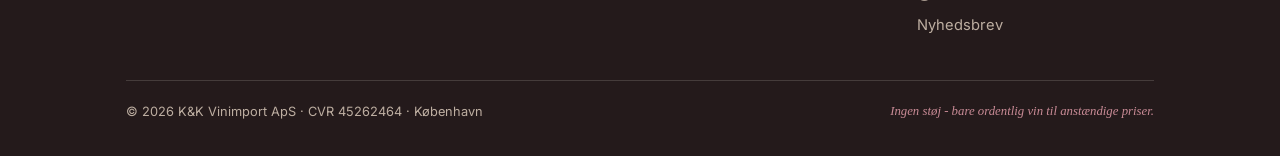
==== commit 2390c6e8: "Kontaktformular" ====
--- a/kontakt.html
+++ b/kontakt.html
@@ -4,12 +4,14 @@
 <meta charset="UTF-8">
 <meta name="viewport" content="width=device-width, initial-scale=1">
 <title>Kontakt & nyhedsbrev - Decent Wines</title>
-<meta name="description" content="Skriv til Decent Wines på Instagram, eller skriv dig op til nyhedsbrevet.">
+<meta name="description" content="Skriv til Decent Wines om bestilling, en bestemt vin eller noget vi kan skaffe hjem. Eller skriv dig op til nyhedsbrevet.">
 <meta property="og:title" content="Kontakt & nyhedsbrev - Decent Wines">
-<meta property="og:description" content="Skriv til Decent Wines på Instagram, eller skriv dig op til nyhedsbrevet.">
+<meta property="og:description" content="Skriv til Decent Wines om bestilling, en bestemt vin eller noget vi kan skaffe hjem. Eller skriv dig op til nyhedsbrevet.">
 <meta property="og:type" content="website">
 <meta property="og:locale" content="da_DK">
-<meta property="og:image" content="https://decentwinesdk.github.io/decent-wines/assets/img/logo.png">
+<meta property="og:url" content="https://decentwines.dk/kontakt.html">
+<meta property="og:image" content="https://decentwines.dk/assets/img/logo.png">
+<link rel="canonical" href="https://decentwines.dk/kontakt.html">
 <meta name="twitter:card" content="summary">
 <link rel="icon" href="assets/img/logo.png">
 <link rel="apple-touch-icon" href="assets/img/logo.png">
@@ -41,23 +43,63 @@
   <div class="wrap">
     <p class="eyebrow">Kontakt</p>
     <h1 style="font-size:clamp(2.2rem,5vw,3.4rem)">Sig hej</h1>
-    <p class="lede" style="margin-top:22px">Vil du bestille, h&oslash;re mere om en vin eller bare
-      snakke Nebbiolo? Send os en besked p&aring; Instagram - eller skriv dig op til
-      nyhedsbrevet herunder.</p>
+    <p class="lede" style="margin-top:22px">Der sidder ikke en kundeservice i den anden ende.
+      Der sidder os to.</p>
   </div>
 </section>
 
 <section>
   <div class="wrap contact-grid">
     <div>
-      <p class="eyebrow">F&aring; fat i os</p>
+      <p class="eyebrow">Skriv til os</p>
+      <h2 style="font-size:clamp(1.6rem,3vw,2.15rem);margin:0 0 10px">Send en besked</h2>
+      <p style="color:var(--ink-soft);max-width:52ch;margin:0">Bestilling, sp&oslash;rgsm&aring;l til en
+        vin, eller om vi kan skaffe noget hjem, vi ikke f&oslash;rer. Det hele m&aring; komme her.</p>
+
+      <form class="kontakt-form" action="https://api.web3forms.com/submit" method="POST">
+        <input type="hidden" name="access_key" value="6583e329-993d-40b0-a9e0-df22db576019">
+        <input type="hidden" name="subject" value="Ny besked fra decentwines.dk">
+        <input type="hidden" name="from_name" value="Decent Wines">
+        <input type="hidden" name="redirect" value="https://decentwines.dk/kontakt.html?sendt=1">
+
+        <div class="par">
+          <label>
+            <span class="lab">Navn</span>
+            <input type="text" name="navn" required autocomplete="name">
+          </label>
+          <label>
+            <span class="lab">E-mail</span>
+            <input type="email" name="email" required autocomplete="email">
+          </label>
+        </div>
+
+        <label>
+          <span class="lab">Restaurant eller firma <i>(valgfrit)</i></span>
+          <input type="text" name="firma" autocomplete="organization">
+        </label>
+
+        <label>
+          <span class="lab">Besked</span>
+          <textarea name="besked" required placeholder="Skriv l&oslash;s."></textarea>
+        </label>
+
+        <input class="hp" type="checkbox" name="botcheck" tabindex="-1" autocomplete="off" aria-hidden="true">
+        <button class="btn btn-primary" type="submit">Send</button>
+      </form>
+      <div class="form-ok" role="status"></div>
+      <p class="kontakt-note">Vi bruger kun det, du skriver, til at svare dig.
+        Beskeden sendes gennem Web3Forms og lander i vores indbakke.</p>
+    </div>
+
+    <div>
+      <p class="eyebrow">Eller find os her</p>
       <div class="info-line">
         <svg viewBox="0 0 24 24"><path d="M12 2c2.7 0 3 0 4.1.1 1 0 1.7.2 2.3.4.6.3 1.1.6 1.6 1.1s.8 1 1.1 1.6c.2.6.4 1.3.4 2.3.1 1.1.1 1.4.1 4.1s0 3-.1 4.1c0 1-.2 1.7-.4 2.3-.3.6-.6 1.1-1.1 1.6s-1 .8-1.6 1.1c-.6.2-1.3.4-2.3.4-1.1.1-1.4.1-4.1.1s-3 0-4.1-.1c-1 0-1.7-.2-2.3-.4-.6-.3-1.1-.6-1.6-1.1s-.8-1-1.1-1.6c-.2-.6-.4-1.3-.4-2.3C2 15 2 14.7 2 12s0-3 .1-4.1c0-1 .2-1.7.4-2.3.3-.6.6-1.1 1.1-1.6s1-.8 1.6-1.1c.6-.2 1.3-.4 2.3-.4C9 2 9.3 2 12 2Z" stroke-linejoin="round"/><circle cx="12" cy="12" r="4"/><circle cx="17.4" cy="6.6" r="1"/></svg>
         <span><b>Instagram</b><a href="https://www.instagram.com/decentwines_dk/" target="_blank" rel="noopener">@decentwines_dk</a></span>
       </div>
       <div class="info-line">
         <svg viewBox="0 0 24 24"><path d="M8 3h8l-1 8a4 4 0 01-3 4v4m-3 0h6M8 3l1 8a4 4 0 003 4" stroke-linecap="round" stroke-linejoin="round"/></svg>
-        <span><b>Bestilling</b>Skriv til os p&aring; Instagram for priser, m&aelig;ngder og levering.</span>
+        <span><b>Bestilling</b>Skriv i formularen, s&aring; vender vi tilbage med m&aelig;ngder og levering.</span>
       </div>
       <div class="info-line">
         <svg viewBox="0 0 24 24"><path d="M3 21h18M5 21V7l7-4 7 4v14M9 9h.01M15 9h.01M9 13h.01M15 13h.01M9 17h6" stroke-linecap="round" stroke-linejoin="round"/></svg>
@@ -68,12 +110,15 @@
         <span><b>Vi s&aelig;lger til</b>Restauranter, vinbarer og kvalitetsbevidste privatkunder.</span>
       </div>
     </div>
+  </div>
+</section>
 
-    <div class="news" id="nyhedsbrev" style="scroll-margin-top:90px">
+<section id="nyhedsbrev">
+  <div class="wrap">
+    <div class="news">
       <p class="eyebrow">Nyhedsbrev</p>
-      <h2>Skriv dig op</h2>
-      <p>F&aring; besked, n&aring;r vi henter nyt hjem, holder smagninger eller l&oslash;fter sl&oslash;ret
-        for n&aelig;ste parti. Ingen spam - kun vin.</p>
+      <h2>F&aring; besked, n&aring;r vi henter nyt hjem</h2>
+      <p>Vi skriver, n&aring;r der lander nye flasker, n&aring;r vi holder smagninger, eller n&aring;r vi l&oslash;fter sl&oslash;ret for n&aelig;ste parti. Ingen spam - kun vin.</p>
       <form class="news-form" action="https://62e904bf.sibforms.com/serve/[base64]" method="POST">
         <input type="email" name="EMAIL" placeholder="Din e-mail" aria-label="E-mail" required>
         <button class="btn btn-primary" type="submit">Skriv mig op</button>
--- a/assets/styles.css
+++ b/assets/styles.css
@@ -160,6 +160,22 @@
 }
 .entrance p{color:var(--ink-soft);max-width:52ch}
 
+/* flasken og overskriften er ogsaa veje ind til producenten */
+a.entrance-img{
+  transition:border-color .25s var(--ease),background .25s var(--ease);
+}
+a.entrance-img img{transition:transform .4s var(--ease)}
+a.entrance-img:hover{border-color:var(--rule);background:var(--paper)}
+a.entrance-img:hover img{transform:scale(1.035)}
+.entrance-title{
+  color:inherit;text-decoration:none;
+  transition:color .2s var(--ease);
+}
+.entrance-title:hover{color:var(--wine)}
+.entrance-title:focus-visible{
+  outline:2px solid var(--wine);outline-offset:4px;border-radius:2px;
+}
+
 /* =================== PRODUCENT-SEKTION =================== */
 .producer{padding-top:74px;scroll-margin-top:84px}
 .producer-head{border-bottom:1px solid var(--rule);padding-bottom:34px;margin-bottom:8px}
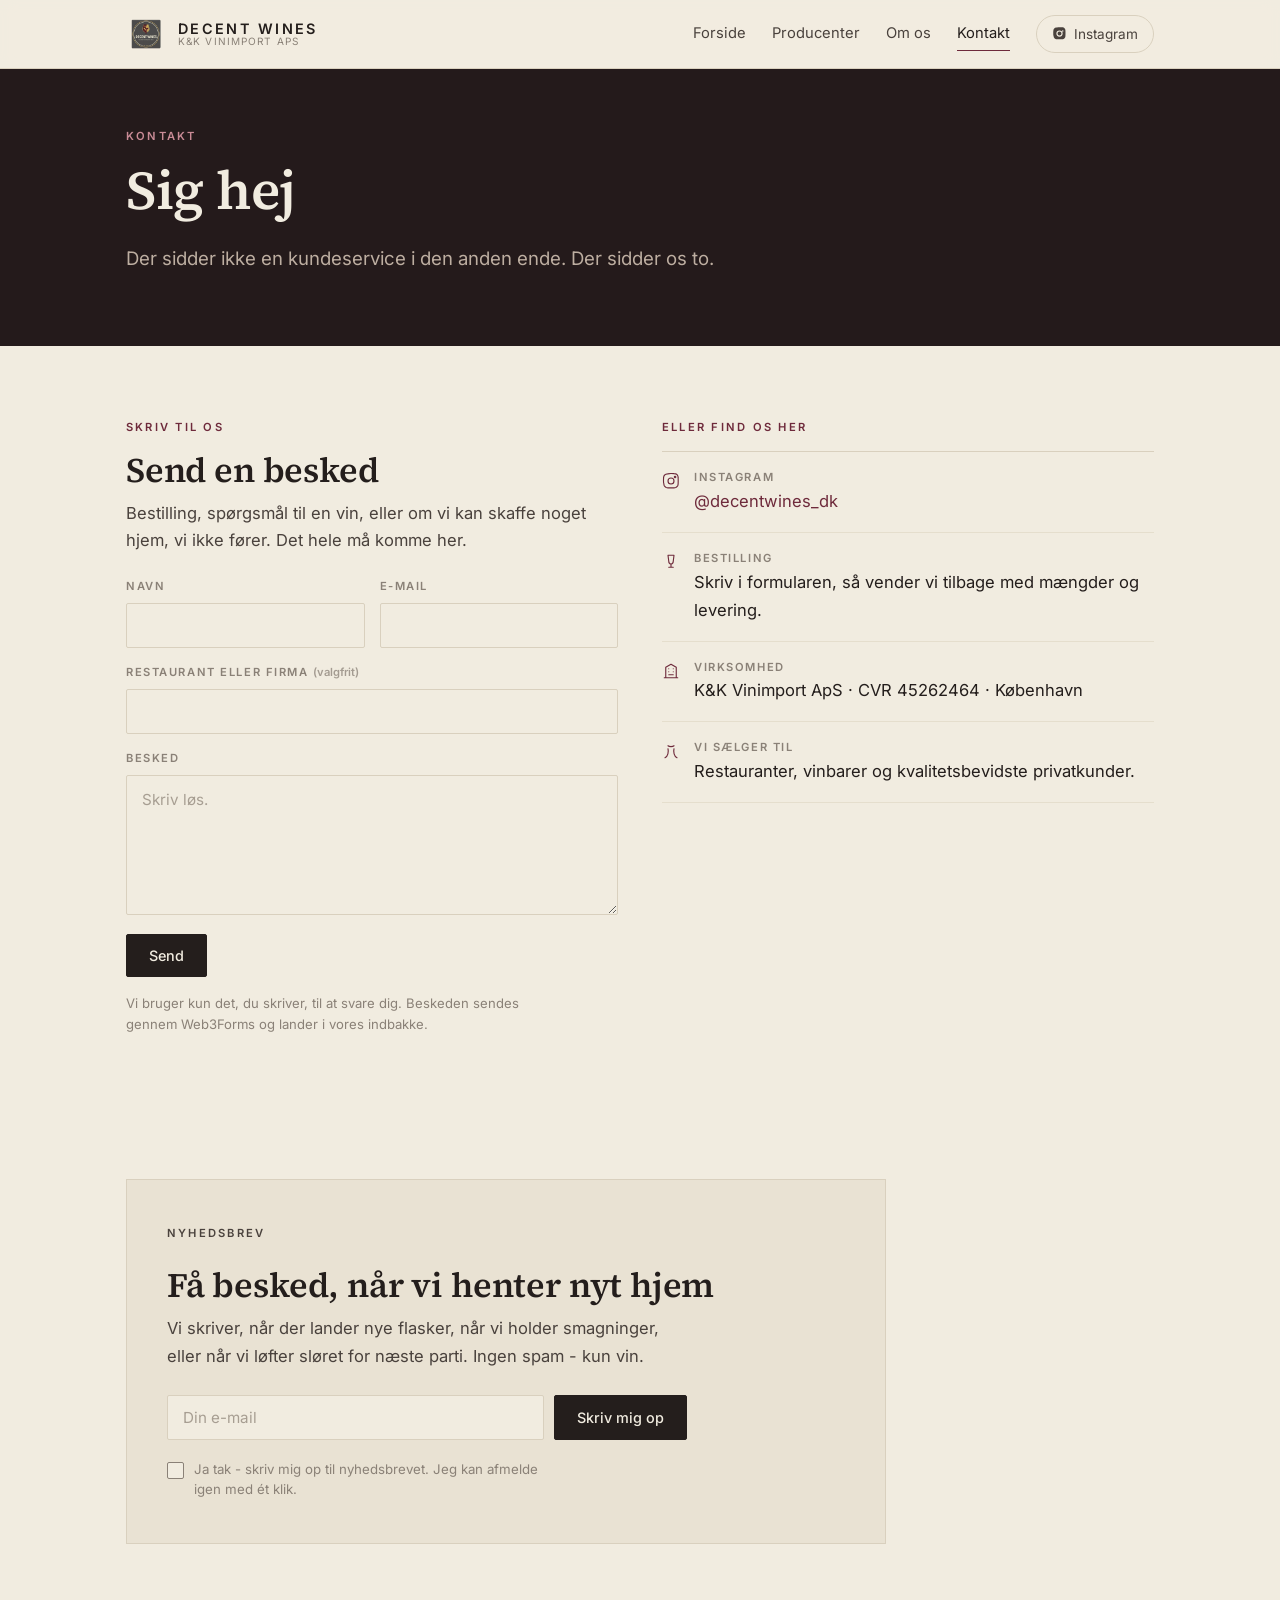
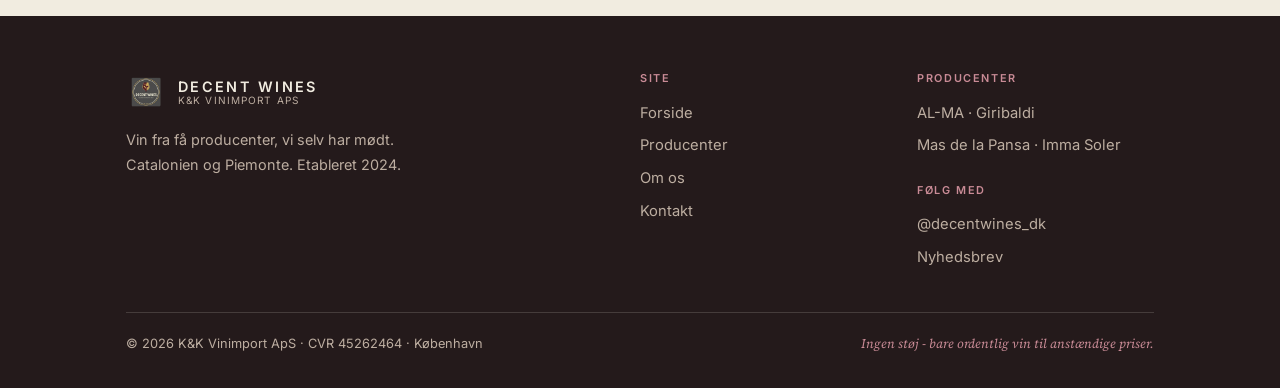
==== commit 2304d0b8: "Fjern Google Fonts fra alle sider" ====
--- a/kontakt.html
+++ b/kontakt.html
@@ -15,9 +15,8 @@
 <meta name="twitter:card" content="summary">
 <link rel="icon" href="assets/img/logo.png">
 <link rel="apple-touch-icon" href="assets/img/logo.png">
-<link rel="preconnect" href="https://fonts.googleapis.com">
-<link rel="preconnect" href="https://fonts.gstatic.com" crossorigin>
-<link href="https://fonts.googleapis.com/css2?family=Source+Serif+4:ital,opsz,wght@0,8..60,400;0,8..60,600;1,8..60,400;1,8..60,600&family=Inter:wght@400;500;600&display=swap" rel="stylesheet">
+<link rel="preload" href="assets/fonts/source-serif-4-latin.woff2" as="font" type="font/woff2" crossorigin>
+<link rel="preload" href="assets/fonts/inter-latin.woff2" as="font" type="font/woff2" crossorigin>
 <link rel="stylesheet" href="assets/styles.css">
 </head>
 <body>
--- a/assets/styles.css
+++ b/assets/styles.css
@@ -2,6 +2,62 @@
    Decent Wines — K&K Vinimport ApS
    Udtryk hentet fra produktbladet: papir, serif, én bordeaux.
    =========================================================== */
+
+/* -----------------------------------------------------------
+   Skrifter. Ligger på vores eget site, ikke hos Google.
+   Variable fonts (SIL Open Font License) — licenserne ligger
+   i assets/fonts/. Browseren henter kun det udsnit, den skal
+   bruge: latin til dansk, latin-ext hvis der dukker et
+   sjældent bogstav op.
+   ----------------------------------------------------------- */
+@font-face{
+  font-family:"Inter";
+  font-style:normal;
+  font-display:swap;
+  font-weight:100 900;
+  src:url(fonts/inter-latin.woff2) format("woff2-variations");
+  unicode-range:U+0000-00FF,U+0131,U+0152-0153,U+02BB-02BC,U+02C6,U+02DA,U+02DC,U+0304,U+0308,U+0329,U+2000-206F,U+20AC,U+2122,U+2191,U+2193,U+2212,U+2215,U+FEFF,U+FFFD;
+}
+@font-face{
+  font-family:"Inter";
+  font-style:normal;
+  font-display:swap;
+  font-weight:100 900;
+  src:url(fonts/inter-latin-ext.woff2) format("woff2-variations");
+  unicode-range:U+0100-02BA,U+02BD-02C5,U+02C7-02CC,U+02CE-02D7,U+02DD-02FF,U+0304,U+0308,U+0329,U+1D00-1DBF,U+1E00-1E9F,U+1EF2-1EFF,U+2020,U+20A0-20AB,U+20AD-20C0,U+2113,U+2C60-2C7F,U+A720-A7FF;
+}
+@font-face{
+  font-family:"Source Serif 4";
+  font-style:normal;
+  font-display:swap;
+  font-weight:200 900;
+  src:url(fonts/source-serif-4-latin.woff2) format("woff2-variations");
+  unicode-range:U+0000-00FF,U+0131,U+0152-0153,U+02BB-02BC,U+02C6,U+02DA,U+02DC,U+0304,U+0308,U+0329,U+2000-206F,U+20AC,U+2122,U+2191,U+2193,U+2212,U+2215,U+FEFF,U+FFFD;
+}
+@font-face{
+  font-family:"Source Serif 4";
+  font-style:normal;
+  font-display:swap;
+  font-weight:200 900;
+  src:url(fonts/source-serif-4-latin-ext.woff2) format("woff2-variations");
+  unicode-range:U+0100-02BA,U+02BD-02C5,U+02C7-02CC,U+02CE-02D7,U+02DD-02FF,U+0304,U+0308,U+0329,U+1D00-1DBF,U+1E00-1E9F,U+1EF2-1EFF,U+2020,U+20A0-20AB,U+20AD-20C0,U+2113,U+2C60-2C7F,U+A720-A7FF;
+}
+@font-face{
+  font-family:"Source Serif 4";
+  font-style:italic;
+  font-display:swap;
+  font-weight:200 900;
+  src:url(fonts/source-serif-4-latin-italic.woff2) format("woff2-variations");
+  unicode-range:U+0000-00FF,U+0131,U+0152-0153,U+02BB-02BC,U+02C6,U+02DA,U+02DC,U+0304,U+0308,U+0329,U+2000-206F,U+20AC,U+2122,U+2191,U+2193,U+2212,U+2215,U+FEFF,U+FFFD;
+}
+@font-face{
+  font-family:"Source Serif 4";
+  font-style:italic;
+  font-display:swap;
+  font-weight:200 900;
+  src:url(fonts/source-serif-4-latin-ext-italic.woff2) format("woff2-variations");
+  unicode-range:U+0100-02BA,U+02BD-02C5,U+02C7-02CC,U+02CE-02D7,U+02DD-02FF,U+0304,U+0308,U+0329,U+1D00-1DBF,U+1E00-1E9F,U+1EF2-1EFF,U+2020,U+20A0-20AB,U+20AD-20C0,U+2113,U+2C60-2C7F,U+A720-A7FF;
+}
 
 :root{
   --paper:      #f1ece0;
@@ -283,6 +339,34 @@
 
 /* =================== KONTAKT =================== */
 .contact-grid{display:grid;grid-template-columns:1fr 1fr;gap:44px;align-items:start}
+
+/* =================== KONTAKTFORMULAR =================== */
+.kontakt-form{display:grid;gap:15px;max-width:540px;position:relative;margin-top:22px}
+.kontakt-form .par{display:grid;grid-template-columns:1fr 1fr;gap:15px}
+.kontakt-form label{display:flex;flex-direction:column;gap:7px}
+.kontakt-form .lab{
+  font-size:.7rem;letter-spacing:.14em;text-transform:uppercase;
+  color:var(--muted);font-weight:600;
+}
+.kontakt-form .lab i{font-style:normal;text-transform:none;letter-spacing:0;opacity:.75}
+.kontakt-form input[type="text"],
+.kontakt-form input[type="email"],
+.kontakt-form textarea{
+  width:100%;padding:12px 15px;border-radius:2px;
+  border:1px solid var(--rule);background:var(--paper);color:var(--ink);
+  font-size:.95rem;font-family:inherit;outline:none;
+  transition:border-color .2s var(--ease);
+}
+.kontakt-form input:focus,.kontakt-form textarea:focus{border-color:var(--wine)}
+.kontakt-form input::placeholder,.kontakt-form textarea::placeholder{color:#a79e92}
+.kontakt-form textarea{min-height:140px;resize:vertical;line-height:1.55}
+.kontakt-form button{justify-self:start;margin-top:4px}
+.kontakt-form button[disabled]{opacity:.55;cursor:default}
+.kontakt-form .hp{
+  position:absolute!important;left:-9999px!important;
+  width:1px!important;height:1px!important;opacity:0!important;pointer-events:none;
+}
+.kontakt-note{font-size:.82rem;line-height:1.6;color:var(--muted);max-width:52ch;margin:16px 0 0}
 .info-line{display:flex;gap:14px;padding:16px 0;border-bottom:1px solid var(--rule-soft)}
 .info-line:first-of-type{border-top:1px solid var(--rule)}
 .info-line svg{width:18px;height:18px;stroke:var(--wine);fill:none;stroke-width:1.5;flex:0 0 auto;margin-top:4px}
@@ -311,6 +395,7 @@
 /* =================== MOBIL =================== */
 @media (max-width:900px){
   .producer-body,.contact-grid{grid-template-columns:1fr;gap:30px}
+  .kontakt-form .par{grid-template-columns:1fr}
   .entrance{grid-template-columns:1fr;gap:24px}
   .pillars{grid-template-columns:1fr}
   .pillar{border-right:0;border-bottom:1px solid var(--rule);padding:24px 0!important}
